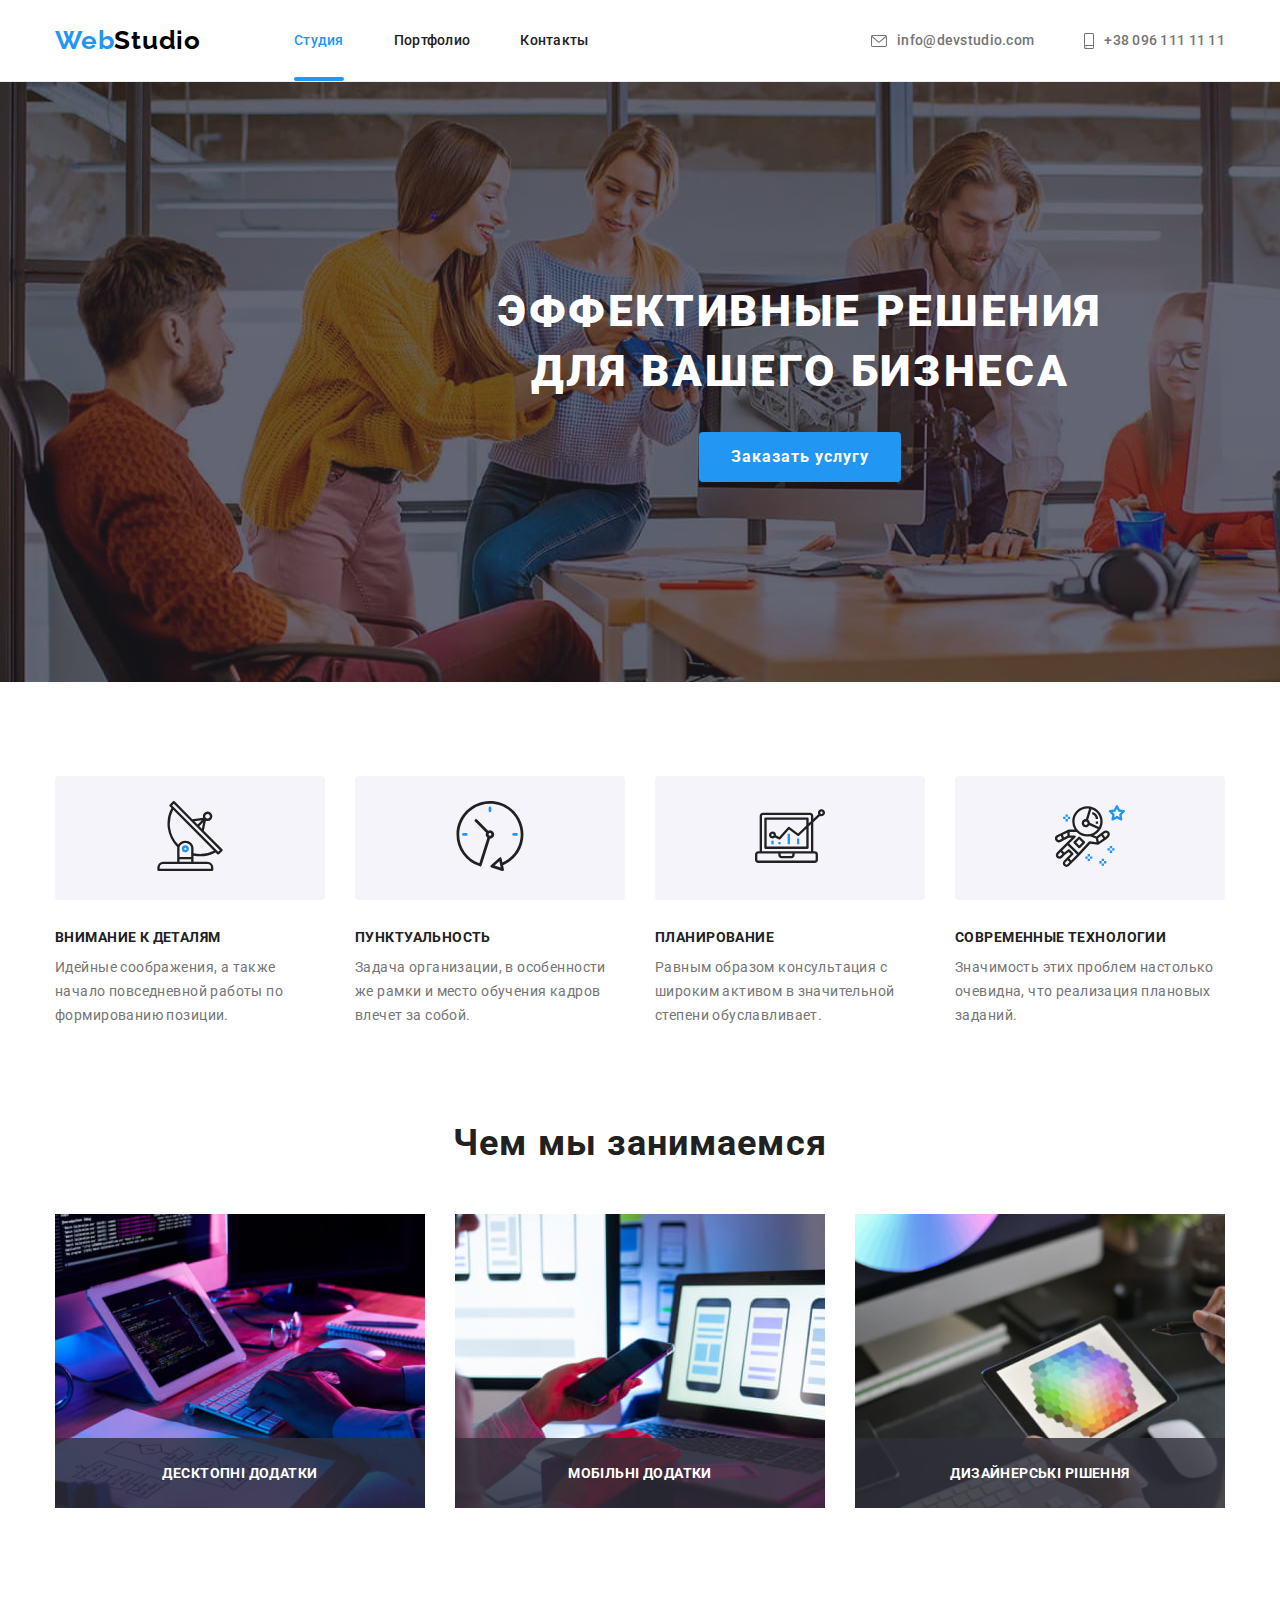
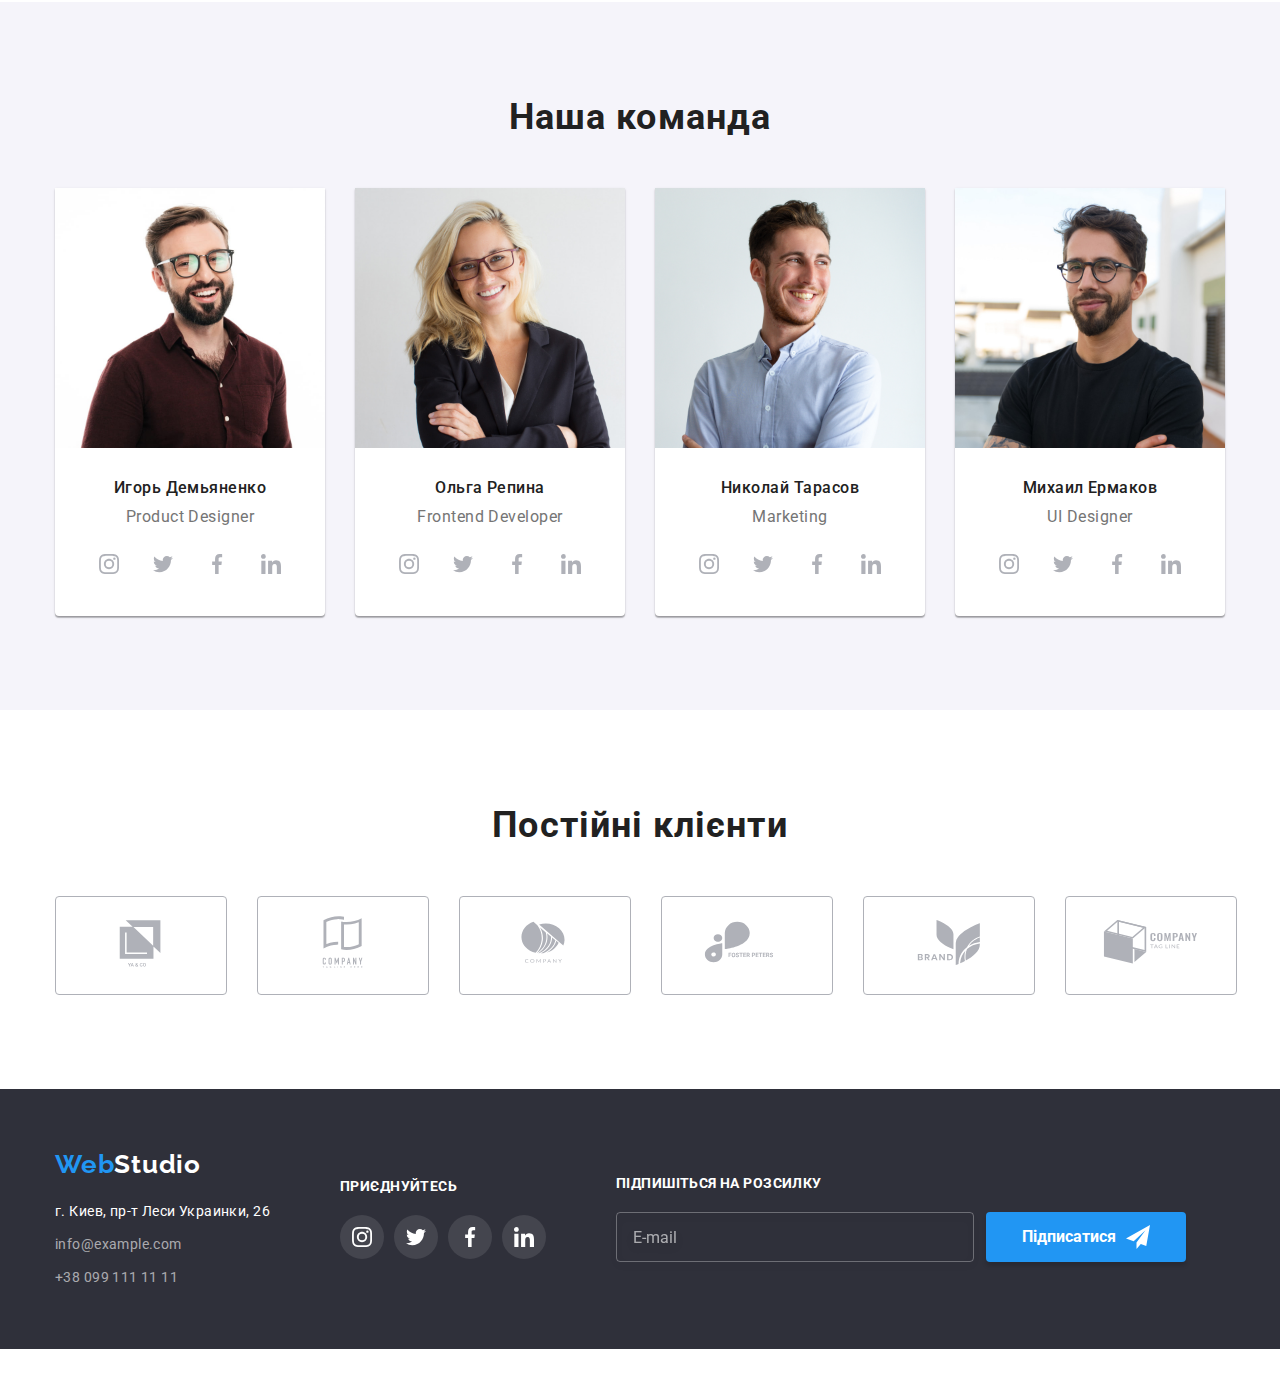
==== index.html @ 23446a07 "first commit" ====
<!DOCTYPE html>
<html lang="ru">
	<head>
		<meta charset="UTF-8" />
		<meta http-equiv="X-UA-Compatible" content="IE=edge" />
		<meta name="viewport" content="width=device-width, initial-scale=1.0" />
		<title>Студия</title>
		<link rel="preconnect" href="https://fonts.googleapis.com" />
		<link rel="preconnect" href="https://fonts.gstatic.com" crossorigin />
		<link
			href="https://fonts.googleapis.com/css2?family=Raleway:wght@700&family=Roboto:wght@400;500;700;900&display=swap"
			rel="stylesheet"
		/>
		<link
			rel="stylesheet"
			href="https://cdnjs.cloudflare.com/ajax/libs/modern-normalize/1.1.0/modern-normalize.min.css"
		/>

		<link rel="stylesheet" href="./css/styles.css" />
	</head>
	<body>
		<header>
			<div class="container">
				<nav class="main-nav">
					<a class="logo logo-head" href="/">
						<span class="logo-first">Web</span>Studio</a
					>
					<ul class="list header-list">
						<li>
							<a
								class="link link-header link-nav active"
								href="./index.html"
								>Студия</a
							>
						</li>
						<li>
							<a
								class="link link-header link-nav"
								href="./portfolio.html"
								>Портфолио</a
							>
						</li>
						<li>
							<a class="link link-header link-nav" href=""
								>Контакты</a
							>
						</li>
					</ul>
				</nav>
				<ul class="list header-list-con">
					<li>
						<a
							class="link link-header link-info"
							href="mailto:info@devstudio.com"
							><svg class="icon-head" width="16px" height="12px">
								<use
									href="./images/icons.svg#envelope"
								></use></svg>info@devstudio.com</a
						>
					</li>
					<li>
						<a
							class="link link-header link-info"
							href="tel:+380961111111"
						>
							<svg class="icon-head" width="10px" height="16px">
								<use
									href="./images/icons.svg#smartphone"
								></use></svg>+38 096 111 11 11</a
						>
					</li>
				</ul>
			</div>
		</header>
		<main>
			<div data-modal class="data-modal is-hidden">
				<div class="modal-window">
					<button class="btn-modal" data-modal-close type="button">
						<svg width="18px" height="18px">
							<use href="./images/icons.svg#close"></use>
						</svg>
					</button>
					<form class="modal-form">
						<h2>
							<strong
								>Залиште свої дані, ми вам передзвонимо</strong
							>
						</h2>
						<div class="form-inputs">
							<div class="form-input">
								<label for="name"
									>Ім'я
									<svg width="18px" height="18px">
										<use
											href="./images/icons.svg#person"
										></use>
									</svg> </label
								><input type="text" required="true" name="name" id="name" />
							</div>

							<div class="form-input">
								<label for="tel"
									>Телефон
									<svg width="18px" height="18px">
										<use
											href="./images/icons.svg#tel"
										></use>
									</svg>
								</label>
								<input type="tel" required="true" name="tel" id="tel" />
							</div>

							<div class="form-input">
								<label for="mail"
									>Пошта<svg width="18px" height="18px">
										<use
											href="./images/icons.svg#pochta"
										></use></svg></label>
								<input type="email" required="true" name="mail" id="mail" />
							</div>

							<div class="form-input">
								<label for="com">Коментар</label>
								<textarea
									name="comment"
									id="com"
									placeholder="Введіть текст"
								></textarea>
							</div>
						</div>
						<div class="form-input-checkbox">
							<input type="checkbox" name="galochka" id="galochka" />
							<label for="galochka"
								>Погоджуюся з розсилкою та приймаю <a href="#">Умови
								договору</a>
							</label>
						</div>
						<button class="send-btn" type="submit">Відправити</button>
					</form>
				</div>
			</div>
			<section class="hero-bg hero">
				<div class="container container-vertical">
					<h1 class="hero-title">
						Эффективные решения <br />для вашего бизнеса
					</h1>
					<button class="btn-hero" type="button" data-modal-open>
						Заказать услугу
					</button>
				</div>
			</section>
			<section class="peculiarities-cont">
				<div class="container">
					<h2 class="visually-hidden">Особенности</h2>
					<ul class="list peculiarities-list">
						<li class="peculiarities-list-block">
							<div class="peculiarities-i">
								<svg width="70px" height="70px">
									<use href="./images/icons.svg#antena"></use>
								</svg>
							</div>
							<h3 class="peculiarities-title">
								Внимание к деталям
							</h3>
							<p class="peculiarities-p">
								Идейные соображения, а также начало повседневной
								работы по формированию позиции.
							</p>
						</li>
						<li class="peculiarities-list-block">
							<div class="peculiarities-i">
								<svg width="70px" height="70px">
									<use href="./images/icons.svg#clock"></use>
								</svg>
							</div>
							<h3 class="peculiarities-title">Пунктуальность</h3>
							<p class="peculiarities-p">
								Задача организации, в особенности же рамки и
								место обучения кадров влечет за собой.
							</p>
						</li>
						<li class="peculiarities-list-block">
							<div class="peculiarities-i">
								<svg width="70px" height="70px">
									<use
										href="./images/icons.svg#diagram"
									></use>
								</svg>
							</div>
							<h3 class="peculiarities-title">Планирование</h3>
							<p class="peculiarities-p">
								Равным образом консультация с широким активом в
								значительной степени обуславливает.
							</p>
						</li>
						<li class="peculiarities-list-block">
							<div class="peculiarities-i">
								<svg width="70px" height="70px">
									<use
										href="./images/icons.svg#astronaut"
									></use>
								</svg>
							</div>
							<h3 class="peculiarities-title">
								Современные технологии
							</h3>
							<p class="peculiarities-p">
								Значимость этих проблем настолько очевидна, что
								реализация плановых заданий.
							</p>
						</li>
					</ul>
				</div>
			</section>
			<section class="cont-third-forth">
				<div class="container container-vertical">
					<h2 class="second-title">Чем мы занимаемся</h2>
					<ul class="list list-img">
						<li class="img-pose">
							<img
								src="./images/img2.jpg"
								alt="Человек, работающий за айпадом"
								width="370"
							/>
							<div class="text-pose">
								<p class="text-nepose">Десктопні додатки</p>
							</div>
						</li>
						<li class="img-pose">
							<img
								src="./images/img3.jpg"
								alt="Человек, смотрящий в телефон"
								width="370"
							/>
							<div class="text-pose">
								<p class="text-nepose">Мобільні додатки</p>
							</div>
						</li>
						<li class="img-pose">
							<img
								src="./images/img1.jpg"
								alt="Цветной спектр на айпаде"
								width="370"
							/>
							<div class="text-pose">
								<p class="text-nepose">Дизайнерські рішення</p>
							</div>
						</li>
					</ul>
				</div>
			</section>
			<section class="comand-bc cont-third-forth">
				<div class="container container-vertical">
					<h2 class="second-title">Наша команда</h2>
					<ul class="list list-img">
						<li class="li-com-bc">
							<img
								src="./images/person1.jpg"
								alt="Игорь Демьяненко"
								width="270"
							/>
							<div class="com-info">
								<h3 class="com-title">Игорь Демьяненко</h3>
								<p class="com-p">Product Designer</p>
								<ul class="list com-social">
									<li>
										<a href="#" class="social-com">
											<svg
												class="social-com"
												width="20"
												height="20"
											>
												<use
													href="./images/icons.svg#instagram"
												></use>
											</svg>
										</a>
									</li>
									<li>
										<a href="#" class="social-com">
											<svg
												class="social-com"
												width="20"
												height="20"
											>
												<use
													href="./images/icons.svg#twitter"
												></use>
											</svg>
										</a>
									</li>
									<li>
										<a href="#" class="social-com">
											<svg
												class="social-com"
												width="20"
												height="20"
											>
												<use
													href="./images/icons.svg#facebook"
												></use>
											</svg>
										</a>
									</li>
									<li>
										<a href="#" class="social-com">
											<svg
												class="social-com"
												width="20"
												height="20"
											>
												<use
													href="./images/icons.svg#linkedin"
												></use>
											</svg>
										</a>
									</li>
								</ul>
							</div>
						</li>
						<li class="li-com-bc">
							<img
								src="./images/person2.jpg"
								alt="Ольга Репина"
								width="270"
							/>
							<div class="com-info">
								<h3 class="com-title">Ольга Репина</h3>
								<p class="com-p">Frontend Developer</p>
								<ul class="list com-social">
									<li>
										<a href="#" class="social-com">
											<svg
												class="social-com"
												width="20"
												height="20"
											>
												<use
													href="./images/icons.svg#instagram"
												></use>
											</svg>
										</a>
									</li>
									<li>
										<a href="#" class="social-com">
											<svg
												class="social-com"
												width="20"
												height="20"
											>
												<use
													href="./images/icons.svg#twitter"
												></use>
											</svg>
										</a>
									</li>
									<li>
										<a href="#" class="social-com">
											<svg
												class="social-com"
												width="20"
												height="20"
											>
												<use
													href="./images/icons.svg#facebook"
												></use>
											</svg>
										</a>
									</li>
									<li>
										<a href="#" class="social-com">
											<svg
												class="social-com"
												width="20"
												height="20"
											>
												<use
													href="./images/icons.svg#linkedin"
												></use>
											</svg>
										</a>
									</li>
								</ul>
							</div>
						</li>
						<li class="li-com-bc">
							<img
								src="./images/person3.jpg"
								alt="Николай Тарасов"
								width="270"
							/>
							<div class="com-info">
								<h3 class="com-title">Николай Тарасов</h3>
								<p class="com-p">Marketing</p>
								<ul class="list com-social">
									<li>
										<a href="#" class="social-com">
											<svg
												class="social-com"
												width="20"
												height="20"
											>
												<use
													href="./images/icons.svg#instagram"
												></use>
											</svg>
										</a>
									</li>
									<li>
										<a href="#" class="social-com">
											<svg
												class="social-com"
												width="20"
												height="20"
											>
												<use
													href="./images/icons.svg#twitter"
												></use>
											</svg>
										</a>
									</li>
									<li>
										<a href="#" class="social-com">
											<svg
												class="social-com"
												width="20"
												height="20"
											>
												<use
													href="./images/icons.svg#facebook"
												></use>
											</svg>
										</a>
									</li>
									<li>
										<a href="#" class="social-com">
											<svg
												class="social-com"
												width="20"
												height="20"
											>
												<use
													href="./images/icons.svg#linkedin"
												></use>
											</svg>
										</a>
									</li>
								</ul>
							</div>
						</li>
						<li class="li-com-bc">
							<img
								src="./images/person4.jpg"
								alt="Михаил Ермаков"
								width="270"
							/>
							<div class="com-info">
								<h3 class="com-title">Михаил Ермаков</h3>
								<p class="com-p">UI Designer</p>
								<ul class="list com-social">
									<li>
										<a href="#" class="social-com">
											<svg
												class="social-com"
												width="20"
												height="20"
											>
												<use
													href="./images/icons.svg#instagram"
												></use>
											</svg>
										</a>
									</li>
									<li>
										<a href="#" class="social-com">
											<svg
												class="social-com"
												width="20"
												height="20"
											>
												<use
													href="./images/icons.svg#twitter"
												></use>
											</svg>
										</a>
									</li>
									<li>
										<a href="#" class="social-com">
											<svg
												class="social-com"
												width="20"
												height="20"
											>
												<use
													href="./images/icons.svg#facebook"
												></use>
											</svg>
										</a>
									</li>
									<li>
										<a href="#" class="social-com">
											<svg
												class="social-com"
												width="20"
												height="20"
											>
												<use
													href="./images/icons.svg#linkedin"
												></use>
											</svg>
										</a>
									</li>
								</ul>
							</div>
						</li>
					</ul>
				</div>
			</section>
			<section class="cont-third-forth">
				<div class="container container-vertical">
					<h2 class="second-title">Постійні клієнти</h2>
					<ul class="list list-clients">
						<li>
							<a class="clients-icons" href="#">
								<div>
									<href>
										<svg
											class="company"
											width="106px"
											height="60px"
										>
											<use
												href="./images/icons.svg#icon1"
											></use>
										</svg>
									</href>
								</div>
							</a>
						</li>
						<li>
							<a class="clients-icons" href="#">
								<div>
									<href>
										<svg
											class="company"
											width="106px"
											height="60px"
										>
											<use
												href="./images/icons.svg#icon2"
											></use>
										</svg>
									</href>
								</div>
							</a>
						</li>
						<li>
							<a class="clients-icons" href="#">
								<div>
									<href>
										<svg
											class="company"
											width="106px"
											height="60px"
										>
											<use
												href="./images/icons.svg#icon3"
											></use>
										</svg>
									</href>
								</div>
							</a>
						</li>
						<li>
							<a class="clients-icons" href="#">
								<div>
									<href>
										<svg
											class="company"
											width="106px"
											height="60px"
										>
											<use
												href="./images/icons.svg#icon4"
											></use>
										</svg>
									</href>
								</div>
							</a>
						</li>
						<li>
							<a class="clients-icons" href="#">
								<div>
									<href>
										<svg
											class="company"
											width="106px"
											height="60px"
										>
											<use
												href="./images/icons.svg#icon5"
											></use>
										</svg>
									</href>
								</div>
							</a>
						</li>
						<li>
							<a class="clients-icons" href="#">
								<div>
									<href>
										<svg
											class="company"
											width="106px"
											height="60px"
										>
											<use
												href="./images/icons.svg#icon6"
											></use>
										</svg>
									</href>
								</div>
							</a>
						</li>
					</ul>
				</div>
			</section>
		</main>
		<footer class="foot-bg">
			<div class="container foot-cont">
				<div>
					<a class="logo logo-foot" href="/"
						><span class="logo-first">Web</span>Studio</a
					>
					<address class="adr-info">
						<p class="ad-foot-col footer-info">
							г. Киев, пр-т Леси Украинки, 26
						</p>
						<ul class="list">
							<li class="link-foot">
								<a
									class="link link-foot-col footer-info"
									href="mailto:info@example.com"
									>info@example.com</a
								>
							</li>
							<li class="link-foot">
								<a
									class="link link-foot-col footer-info"
									href="tel:+380991111111"
									>+38 099 111 11 11</a
								>
							</li>
						</ul>
					</address>
				</div>
				<div>
					<p class="big-foot"><strong>приєднуйтесь</strong></p>
					<ul class="list footer-social">
						<li>
							<a href="#" class="social">
								<svg class="social" width="20" height="20">
									<use
										href="./images/icons.svg#instagram"
									></use>
								</svg>
							</a>
						</li>
						<li>
							<a href="#" class="social">
								<svg class="social" width="20" height="20">
									<use
										href="./images/icons.svg#twitter"
									></use>
								</svg>
							</a>
						</li>
						<li>
							<a href="#" class="social">
								<svg class="social" width="20" height="20">
									<use
										href="./images/icons.svg#facebook"
									></use>
								</svg>
							</a>
						</li>
						<li>
							<a href="#" class="social">
								<svg class="social" width="20" height="20">
									<use
										href="./images/icons.svg#linkedin"
									></use>
								</svg>
							</a>
						</li>
					</ul>
				</div>
				<div>
					<p class="big-foot">
						<strong>Підпишіться на розсилку</strong>
					</p>
					<form class="subscribe">
						<input
							type="email"
							name="email"
							id="email"
							placeholder="E-mail"
							required="true"
						/>
						<button class="btn-foot-form" type="submit">Підписатися<svg width="24px" height="24px">
							<use href="./images/icons.svg#samoletik"></use>
						</svg></button>
					</form>
				</div>
			</div>
		</footer>
		<script src="./js/modal.js"></script>
	</body>
</html>
---- css/styles.css ----
:root {
    --first-font:
        "Roboto", sans-serif;
    --second-font:
        "Raleway", sans-serif;
    --first-color: #FFFFFF;
    --second-color: #2F303A;
    --third-color: #F5F4FA;
    --fourth-color: #212121;
    --fifth-color: #2196F3;
    --sixth-color: #000000;
    --seventh-color: #757575;
    --eighth-color: rgba(255, 255, 255, 0.6);
    --nineth-color: #188CE8;
    --tenth-color: #EEEEEE;
    --grad-color: rgba(47, 48, 58, 0.4);
    --client-color: #AFB1B8;
    --cubic: cubic-bezier(0.4, 0, 0.2, 1)
}

/* general styles */

h1,
h2,
h3,
h4,
h5,
h6,
p,
ul {
    margin: 0;
}

a {
    text-decoration: none;
}

img {
    display: block;
}

header {
    border-bottom: 1px solid #ECECEC;
}

.visually-hidden {
    position: absolute;
    width: 1px;
    height: 1px;
    margin: -1px;
    border: 0;
    padding: 0;

    white-space: nowrap;
    clip-path: inset(100%);
    clip: rect(0 0 0 0);
    overflow: hidden;
}

ul {
    padding: 0;
}

.link {
    transition: color 250ms var(--cubic);
}

.link:focus,
.link:hover {
    color: var(--fifth-color);
}

.link-info:hover .icon-head,
.link-info:focus .icon-head {
    fill: var(--fifth-color);
}

.send-btn:hover,
.send-btn:focus,
.btn-foot-form:hover,
.btn-foot-form:focus,
.btn-hero:focus,
.btn-hero:hover,
.btn-filter:focus,
.btn-filter:hover {
    transition: 250ms var(--cubic);
    background-color: var(--nineth-color);
    color: #FFFFFF;
    filter: drop-shadow(0px 4px 4px rgba(0, 0, 0, 0.25));
    cursor: pointer;
}

.link-foot-col:focus,
.link-foot-col:hover {
    color: var(--first-color);
}

.com-title,
.second-title,
.peculiarities-title,
.port-title {
    color: var(--fourth-color);
}

.btn-filter,
.btn-hero {
    font-family: inherit;
    cursor: pointer;
    border: none;
    transition: color 250ms var(--cubic), background-color 250ms var(--cubic), filter 250ms var(--cubic);
}

body {
    font-family: var(--first-font);
    color: var(--seventh-color);
}

.container {
    display: flex;
    width: 1200px;
    padding-left: 15px;
    padding-right: 15px;
    margin-left: auto;
    margin-right: auto;


}

.container-vertical {
    flex-direction: column;
}

/* background-color */


.hero-bg,
.foot-bg {
    background-color: var(--second-color);
}

.comand-bc,
.btn-filter {
    background-color: var(--third-color);
}

.li-com-bc {
    background-color: var(--first-color);
}

.btn-hero-filter,
.btn-hero {
    color: var(--first-color);
    background-color: var(--fifth-color);
}

.link,
.logo,
.port-p {
    text-decoration: none;
    color: currentColor
}

.list {
    list-style: none;
}


/* header */

.link-info {
    display: flex;
    align-items: center;
    gap: 10px;
}

.main-nav {
    display: flex;
}

.icon-head {
    transition: fill 250ms var(--cubic);
    fill: var(--seventh-color);
}

.header-list,
.header-list-con {
    align-items: center;
    display: flex;
    gap: 50px;

}

.head-li-con {
    display: flex;
    align-items: center;
}

.header-list-con {
    margin-left: auto;
}

.header-list {
    margin-left: 93px;
}

.logo {

    font-family: var(--second-font);
    font-weight: 700;
    font-size: 26px;
    line-height: 1.2;
    letter-spacing: 0.03em;

}

.logo-first {
    color: var(--fifth-color);
    font-family: var(--second-font);
}

.logo-head {
    color: var(--sixth-color);
    padding-top: 25px;
    padding-bottom: 25px;
}

.link-header {
    font-weight: 500;
    font-size: 14px;
    line-height: 1.14;
    letter-spacing: 0.02em;
    padding-top: 32px;
    padding-bottom: 32px;
}

.link-nav {
    color: var(--fourth-color);
}

.active {
    color: var(--fifth-color);
    position: relative;
}

.active::after {
    content: "";
    background-color: var(--fifth-color);
    border-radius: 2px;
    width: 100%;
    height: 4px;
    display: block;
    position: absolute;
    bottom: -1px;
}

/* hero-section */

.hero-bg {
    width: 1600px;
    margin-left: auto;
    margin-right: auto;
    background-size: cover;
    background-position: 50% 50%;
    background-image: linear-gradient(var(--grad-color), var(--grad-color)), url("../images/imgbg.jpg");

}

.hero {
    padding: 200px 0px;
}

.second-title {
    font-size: 36px;
    line-height: 1.17;
    text-align: center;
    letter-spacing: 0.03em;
}

.hero-title {
    color: var(--first-color);
    font-weight: 900;
    font-size: 44px;
    line-height: 1.36;
    text-align: center;
    letter-spacing: 0.06em;
    text-transform: uppercase;
}

.btn-hero {
    font-weight: 700;
    font-size: 16px;
    line-height: 1.88;
    letter-spacing: 0.06em;
    padding: 10px 32px;
    width: fit-content;
    margin-top: 30px;
    margin-left: auto;
    margin-right: auto;
    border-radius: 4px;
}


/* second-section */

.peculiarities-i {
    background: var(--third-color);
    border-radius: 4px;
    padding: 25px 100px;
    margin-bottom: 30px;
}

.peculiarities-list {
    display: flex;
    gap: 30px;
}

.peculiarities-list-block {
    width: 270px;
}

.peculiarities-cont {
    padding-top: 94px;
}

.hidden-peculiarities-title,
.hidden-filters-title {
    display: none;
}

.peculiarities-title {
    font-size: 14px;
    line-height: 1.14;
    letter-spacing: 0.03em;
    text-transform: uppercase;
    margin-bottom: 10px;
}

.peculiarities-p {
    font-size: 14px;
    line-height: 1.71;
    letter-spacing: 0.03em;
}

/* third-section */

.cont-third-forth {
    padding-bottom: 94px;
    padding-top: 94px;
}

.list-img {
    display: flex;
    gap: 30px;
}

.second-title {
    margin-bottom: 50px;
}


/* fourth-section */

svg.social-com {
    fill: var(--client-color);
    transition: fill 250ms var(--cubic);
}

a.social-com {
    border-radius: 50%;
    width: 44px;
    height: 44px;
    display: flex;
    justify-content: center;
    align-items: center;
    background-color: var(--first-color);
    transition: background-color 250ms var(--cubic);
}

.com-info {
    padding: 30px 0px;
}

.com-title {
    font-weight: 500;
    font-size: 16px;
    line-height: 1.19;
    text-align: center;
    letter-spacing: 0.03em;
    margin-bottom: 10px;
}

.li-com-bc {
    box-shadow: 0px 1px 3px rgba(0, 0, 0, 0.12), 0px 1px 1px rgba(0, 0, 0, 0.14), 0px 2px 1px rgba(0, 0, 0, 0.2);
    border-radius: 0px 0px 4px 4px;
}

.com-p {
    font-size: 16px;
    line-height: 1.19;
    text-align: center;
    letter-spacing: 0.03em;
    margin-bottom: 16px;
}

/* footer */

svg.social {
    fill: var(--first-color);
    transition: fill 250ms var(--cubic);
}

a.social:hover,
a.social:focus {
    background-color: var(--fifth-color);
}

.com-social {
    display: flex;
    justify-content: center;
}

.big-foot {
    font-weight: 700;
    font-size: 14px;
    line-height: 1.14;
    letter-spacing: 0.03em;
    text-transform: uppercase;
    color: var(--first-color);
    margin-bottom: 20px;
}

strong {
    font-weight: inherit;
}

.foot-cont {
    align-items: center;
    gap: 70px;

}

.foot-bg {
    padding: 60px 0px;
}

.logo-foot {
    color: var(--first-color);
}

.adr-info {
    margin-top: 20px;
}

.footer-info {
    font-style: normal;
    font-weight: 400;
    font-size: 14px;
    line-height: 1.7;
    letter-spacing: 0.03em;
}

.link-foot {
    margin-top: 9px;
}

.ad-foot-col {
    color: var(--first-color);
}

.link-foot-col {
    color: var(--eighth-color);
}

.footer-social,
.com-social {
    display: flex;
    flex-wrap: wrap;
    gap: 10px;
}

a.social {
    border-radius: 50%;
    width: 44px;
    height: 44px;
    display: flex;
    justify-content: center;
    align-items: center;
    background-color: rgba(255, 255, 255, 0.1);
    transition: background-color 250ms var(--cubic);
}

/* PORTFOLIO */

/* portfolio btn */

.port-info {
    padding: 20px 24px;
    border: 1px solid #EEEEEE;
    border-top: none;
    z-index: 1;
}

.cont-port {
    padding: 94px 0px;
}

.filter-list {
    display: flex;
    margin-bottom: 50px;
    justify-content: center;
    gap: 8px;
}

.list-product {
    display: flex;
    flex-wrap: wrap;
    gap: 30px;
}

.btn-filter {
    font-weight: 500;
    font-size: 16px;
    line-height: 1.62;
    letter-spacing: 0.03em;
    padding: 6px 22px;
    border-radius: 4px;

}

.card-port {
    width: 370px;
}

.card-port:hover .overflow-port {
    transform: translateY(-100%);
}

.wrap-port {
    overflow: hidden;
    position: relative;
}

.overflow-port {
    position: absolute;
    display: flex;
    justify-content: center;
    align-items: center;
    color: var(--first-color);
    background: rgba(33, 150, 243, 0.9);
    transition: transform 250ms var(--cubic);
    transform: translateY(0);
    height: 100%;
    font-size: 18px;
    line-height: 1.56;
    padding: 0 24px;

    letter-spacing: 0.03em;
}

.port-info-card:hover {
    box-shadow: 0px 4px 4px rgba(0, 0, 0, 0.25);
}

.port-info-card {
    transition: box-shadow 250ms var(--cubic);
}

.port-title {
    font-size: 18px;
    line-height: 2;
    letter-spacing: 0.06em;
    width: 322px;
    margin-bottom: 4px;
    color: var(--fourth-color)
}

.port-p {
    font-size: 16px;
    line-height: 1.88;
    letter-spacing: 0.03em;
    color: var(--seventh-color);
}


/* clients */

.list-clients {
    display: flex;
    gap: 30px;
}

.clients-icons>div {
    padding: 16px 32px;
    border: 1px solid var(--client-color);
    border-radius: 4px;
    transition: border-color 250ms var(--cubic);

}

.clients-icons:hover .company,
.clients-icons:focus .company {
    fill: var(--fifth-color);
}

.clients-icons:hover>div,
.clients-icons:focus>div {
    border-color: var(--fifth-color);
}

.company {
    fill: var(--client-color);
    transition: fill 250ms var(--cubic);
}

a.social-com:hover svg.social-com,
a.social-com:focus svg.social-com {
    fill: var(--first-color);
}

a.social-com:hover,
a.social-com:focus {
    background-color: var(--fifth-color);
}

/* MODALKS SASALKA */
.data-modal {
    backdrop-filter: brightness(0.8);
    width: 100%;
    height: 100%;
    position: fixed;
    top: 0;
    z-index: 1000000;
    visibility: visible;
    opacity: 100%;
    transition: opacity 250ms cubic-bezier(0.4, 0, 0.2, 1), visibility 250ms cubic-bezier(0.4, 0, 0.2, 1);

}


.is-hidden {
    opacity: 0;
    pointer-events: none;
    visibility: hidden;
}

.modal-window {
    position: absolute;
    top: 50%;
    left: 50%;
    transform: translate(-50%, -50%);
    width: 528px;
    height: 581px;

    background: #FFFFFF;
    box-shadow: 0px 1px 3px rgba(0, 0, 0, 0.12), 0px 1px 1px rgba(0, 0, 0, 0.14), 0px 2px 1px rgba(0, 0, 0, 0.2);
    border-radius: 4px;
}

.btn-modal {
    display: flex;
    align-items: center;
    position: absolute;
    top: 0;
    right: 0;
    margin: 8px;
    padding: 6px;
    border: solid 1px rgba(0, 0, 0, 0.10);
    border-radius: 50%;
    cursor: pointer;
    background-color: var(--first-color);
}

/* textposedebilizm */

.img-pose {
    position: relative;
}

.text-pose {
    display: flex;
    align-items: center;
    justify-content: center;
    position: absolute;
    bottom: 0;
    background-color: rgba(47, 48, 58, 0.8);
    width: 100%;
    height: 70px;
}

.text-nepose {
    font-family: 'Roboto';
    font-weight: 700;
    font-size: 14px;
    line-height: 1.143;
    text-align: center;
    letter-spacing: 0.03em;
    text-transform: uppercase;
    color: var(--first-color);
}

.form-inputs {

    display: flex;
    flex-wrap: wrap;
    justify-content: center;
    flex-direction: column;
    gap: 10px;
}

.form-input {
    display: flex;
    flex-direction: column;
}

.modal-form {
    display: flex;
    flex-direction: column;
    padding: 40px;
}

.modal-form h2 {
    margin-bottom: 12px;
    text-align: center;
    font-weight: 700;
    font-size: 20px;
    text-align: center;
    letter-spacing: 0.03em;
    color: #212121;
}

.form-input label {
    position: relative;
    font-size: 12px;
    line-height: calc(14/12);
    letter-spacing: 0.01em;
    margin-bottom: 4px;
}

.form-input svg {
    position: absolute;
    transform: translateY(29px);
    left: 15px;
}

.form-input input {
    padding-left: 42px;
    height: 40px;
    border: 1px solid rgba(33, 33, 33, 0.2);
    border-radius: 4px;
}

input[type="checkbox"] {
    accent-color: #2196F3;
}

.form-input textarea {
    padding: 12px 16px;
    height: 120px;
    resize: none;
    font-size: 12px;
    line-height: calc(14/12);
    letter-spacing: 0.01em;
}

.form-input textarea::placeholder {
    color: rgba(117, 117, 117, 0.5);
}

.form-input-checkbox {
    margin: 20px 0;
    cursor: pointer;
}

.send-btn {
    margin-top: 10px;
    color: var(--first-color);
    align-self: center;
    width: 200px;
    height: 50px;
    background-color: var(--fifth-color);
    border: none;
    box-shadow: 0px 4px 4px rgba(0, 0, 0, 0.15);
    border-radius: 4px;
}


/* footpenissnayaformayaustala */

.subscribe {
    display: flex;
    gap: 12px;

}

.subscribe input {
    height: 50px;
    width: 358px;
    background-color: transparent;
    border: 1px solid rgba(255, 255, 255, 0.3);
    filter: drop-shadow(0px 4px 4px rgba(0, 0, 0, 0.15));
    border-radius: 4px;
    padding: 15px 16px;
    color: var(--first-color);
}

.subscribe input::placeholder {
    color: #FFFFFF99;
}

.subscribe button {
    height: 50px;
    box-shadow: 0px 4px 4px rgba(0, 0, 0, 0.15);
    border-radius: 4px;
    background-color: var(--fifth-color);
    width: 200px;
    color: var(--first-color);
    padding: 10px 28px;
    border: none;
    display: flex;
    gap: 10px;
    align-items: center;
    font-size: 16px;
    line-height: 19;
    font-weight: 700;
    justify-content: center;
}
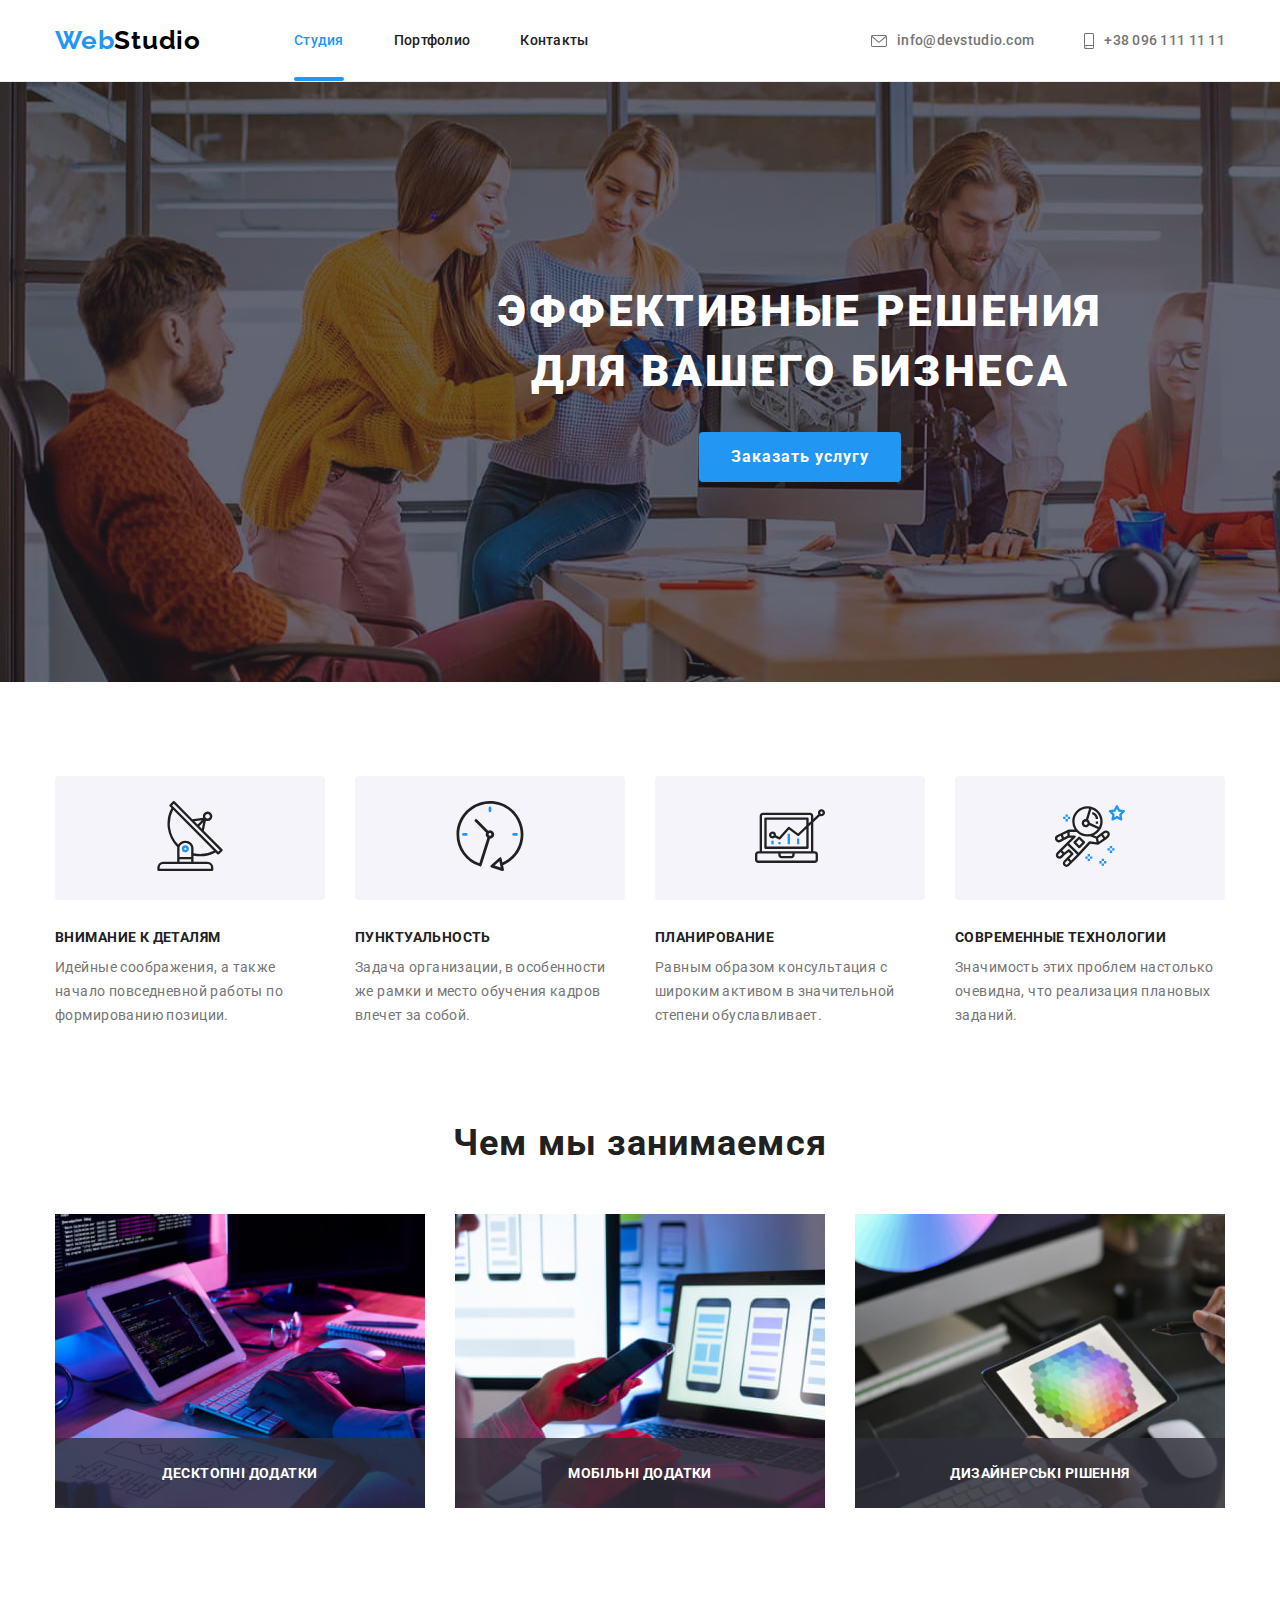
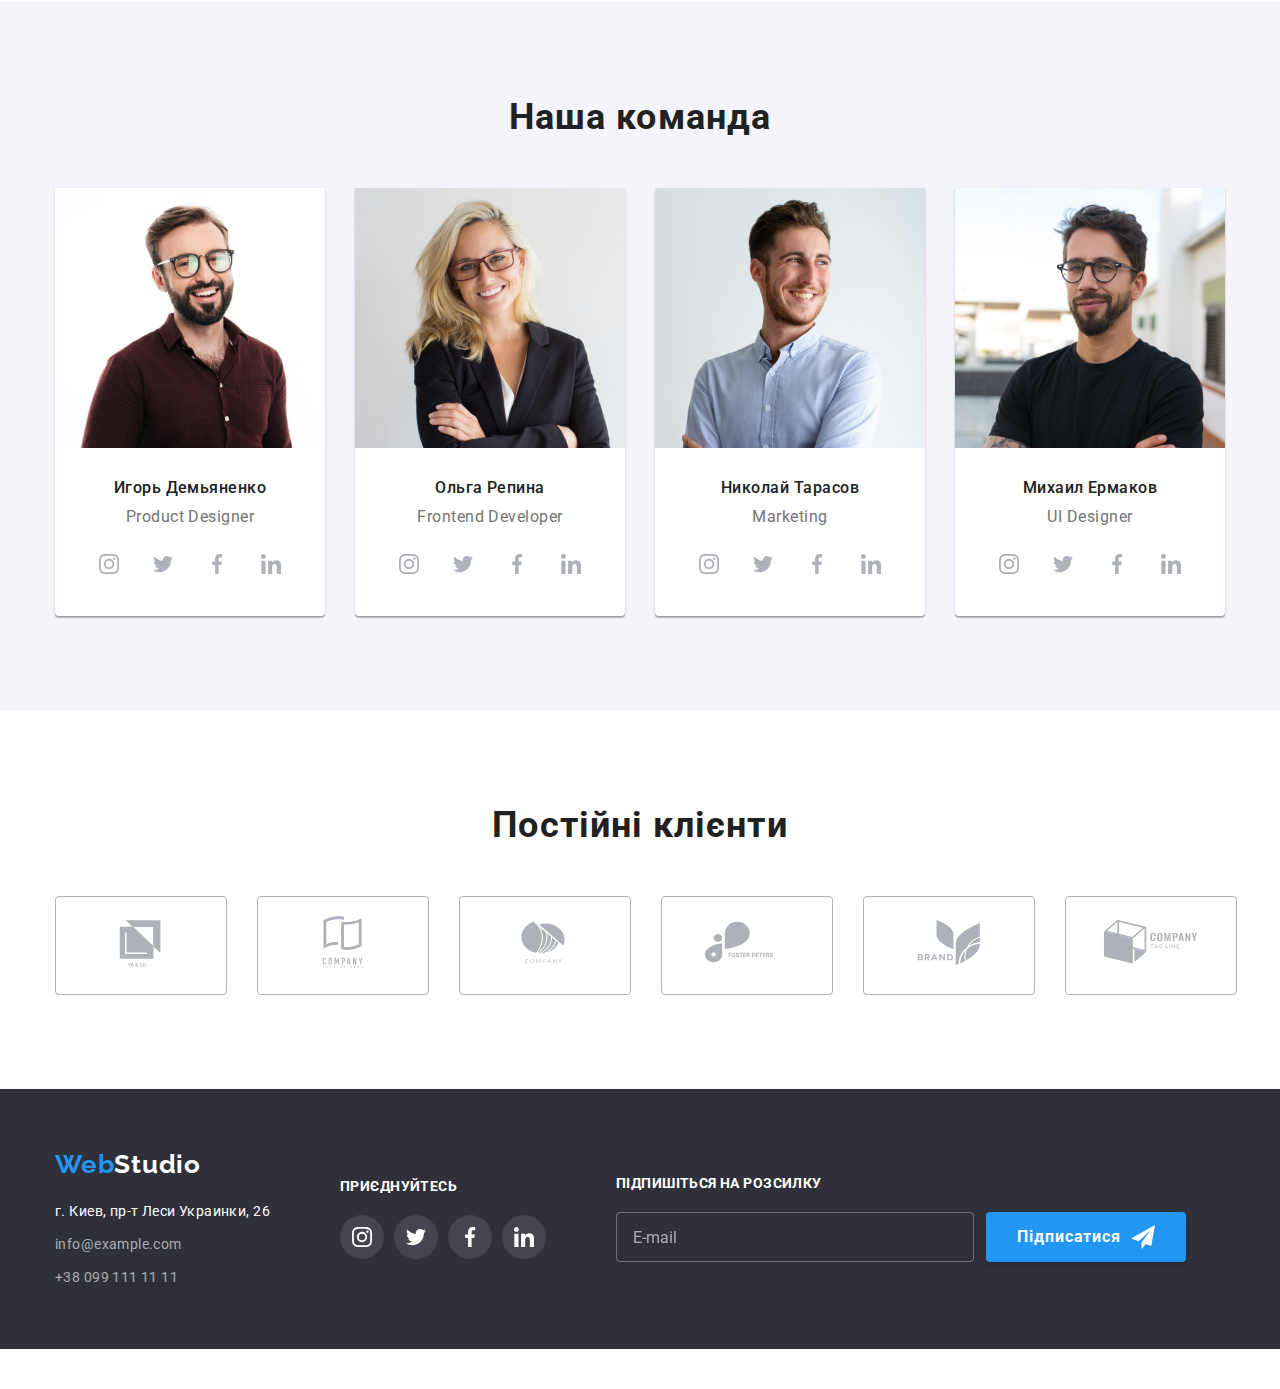
==== commit be01fd7d: "fixcheckboxblya" ====
--- a/index.html
+++ b/index.html
@@ -88,6 +88,7 @@
 						</h2>
 						<div class="form-inputs">
 							<div class="form-input">
+								<input type="text" required="true" name="name" id="name" />
 								<label for="name"
 									>Ім'я
 									<svg width="18px" height="18px">
@@ -95,10 +96,11 @@
 											href="./images/icons.svg#person"
 										></use>
 									</svg> </label
-								><input type="text" required="true" name="name" id="name" />
+								>
 							</div>
 
 							<div class="form-input">
+								<input type="tel" required="true" name="tel" id="tel" />
 								<label for="tel"
 									>Телефон
 									<svg width="18px" height="18px">
@@ -107,31 +109,39 @@
 										></use>
 									</svg>
 								</label>
-								<input type="tel" required="true" name="tel" id="tel" />
+								
 							</div>
 
 							<div class="form-input">
+								<input type="email" required="true" name="mail" id="mail" />
 								<label for="mail"
 									>Пошта<svg width="18px" height="18px">
 										<use
 											href="./images/icons.svg#pochta"
 										></use></svg></label>
-								<input type="email" required="true" name="mail" id="mail" />
+								
 							</div>
 
 							<div class="form-input">
-								<label for="com">Коментар</label>
 								<textarea
 									name="comment"
 									id="com"
 									placeholder="Введіть текст"
 								></textarea>
+								<label for="com">Коментар</label>
+								
 							</div>
 						</div>
 						<div class="form-input-checkbox">
 							<input type="checkbox" name="galochka" id="galochka" />
+							<div class="custom-input-checkbox">
+								<svg width="18px" height="18px">
+									<use
+										href="./images/icons.svg#check"
+									></use>
+								</svg></div>
 							<label for="galochka"
-								>Погоджуюся з розсилкою та приймаю <a href="#">Умови
+								>Погоджуюся з розсилкою та приймаю <a href="#" class="umovi">Умови
 								договору</a>
 							</label>
 						</div>
--- a/css/styles.css
+++ b/css/styles.css
@@ -33,6 +33,7 @@
 
 a {
     text-decoration: none;
+    color: var(--fifth-color);
 }
 
 img {
@@ -57,6 +58,38 @@
     overflow: hidden;
 }
 
+.custom-input-checkbox {
+    position: relative;
+    display: flex;
+    align-items: center;
+    justify-content: center;
+    width: 15px;
+    height: 15px;
+    margin-right: 10px;
+    cursor: pointer;
+    border: 1px solid var(--sixth-color);
+    border-radius: 2px;
+    transition: background-color 250ms var(--cubic);
+}
+
+#galochka {
+    margin: 0;
+    cursor: pointer;
+    opacity: 0%;
+    position: absolute;
+    left: 19px;
+    z-index: 10;
+    
+    
+}
+
+#galochka:checked~.custom-input-checkbox {
+    outline: none;
+    background-color: var(--fifth-color);
+    border: 1px solid var(--fifth-color);
+        border-radius: 2px;
+}
+
 ul {
     padding: 0;
 }
@@ -73,6 +106,11 @@
 .link-info:hover .icon-head,
 .link-info:focus .icon-head {
     fill: var(--fifth-color);
+}
+
+.btn-foot-form {
+    transition: background-color 250ms var(--cubic), filter 250ms var(--cubic);
+    letter-spacing: 0.06em;
 }
 
 .send-btn:hover,
@@ -83,7 +121,6 @@
 .btn-hero:hover,
 .btn-filter:focus,
 .btn-filter:hover {
-    transition: 250ms var(--cubic);
     background-color: var(--nineth-color);
     color: #FFFFFF;
     filter: drop-shadow(0px 4px 4px rgba(0, 0, 0, 0.25));
@@ -623,6 +660,17 @@
 }
 
 /* MODALKS SASALKA */
+
+.umovi {
+    text-decoration: underline;
+    font-family: 'Roboto';
+    font-style: normal;
+    font-weight: 400;
+    font-size: 14px;
+    line-height: 1.7;
+    letter-spacing: 0.03em;
+}
+
 .data-modal {
     backdrop-filter: brightness(0.8);
     width: 100%;
@@ -668,6 +716,7 @@
     border-radius: 50%;
     cursor: pointer;
     background-color: var(--first-color);
+
 }
 
 /* textposedebilizm */
@@ -709,7 +758,7 @@
 
 .form-input {
     display: flex;
-    flex-direction: column;
+    flex-direction: column-reverse;
 }
 
 .modal-form {
@@ -742,15 +791,40 @@
     left: 15px;
 }
 
-.form-input input {
+.form-input input,
+.form-input textarea {
     padding-left: 42px;
     height: 40px;
     border: 1px solid rgba(33, 33, 33, 0.2);
     border-radius: 4px;
-}
-
-input[type="checkbox"] {
+    transition: border-color 250ms var(--cubic);
+}
+
+.form-input input~label svg,
+.form-input textarea~label svg {
+    transition: fill 250ms var(--cubic);
+}
+
+.form-input input:focus-visible,
+.form-input textarea:focus-visible,
+.form-input input:hover,
+.form-input textarea:hover {
+    outline: none;
+    border-color: var(--fifth-color);
+}
+
+.form-input input:focus-visible~label svg,
+.form-input textarea:focus-visible~label svg,
+.form-input input:hover~label svg,
+.form-input textarea:hover~label svg {
+    fill: var(--fifth-color);
+}
+
+.modal-form input[type="checkbox"] {
     accent-color: #2196F3;
+    width: 16px;
+    height: 15px;
+    margin-right: 7px;
 }
 
 .form-input textarea {
@@ -767,8 +841,17 @@
 }
 
 .form-input-checkbox {
+    display: flex;
+    position: relative;
+    flex-direction: row;
+    flex-wrap: wrap;
+    justify-content: center;
+    align-items: center;
     margin: 20px 0;
     cursor: pointer;
+    font-size: 14px;
+    line-height: 1.71;
+    letter-spacing: 0.03em;
 }
 
 .send-btn {
@@ -781,8 +864,24 @@
     border: none;
     box-shadow: 0px 4px 4px rgba(0, 0, 0, 0.15);
     border-radius: 4px;
-}
-
+    transition: background-color 250ms var(--cubic), filter 250ms var(--cubic);
+    font-weight: 700;
+    font-size: 16px;
+    line-height: 1.88;
+    align-items: center;
+    text-align: center;
+    letter-spacing: 0.06em;
+
+}
+
+
+.btn-modal svg {
+    transition: fill 250ms var(--cubic);
+}
+
+.btn-modal:hover svg {
+    fill: var(--fifth-color);
+}
 
 /* footpenissnayaformayaustala */
 
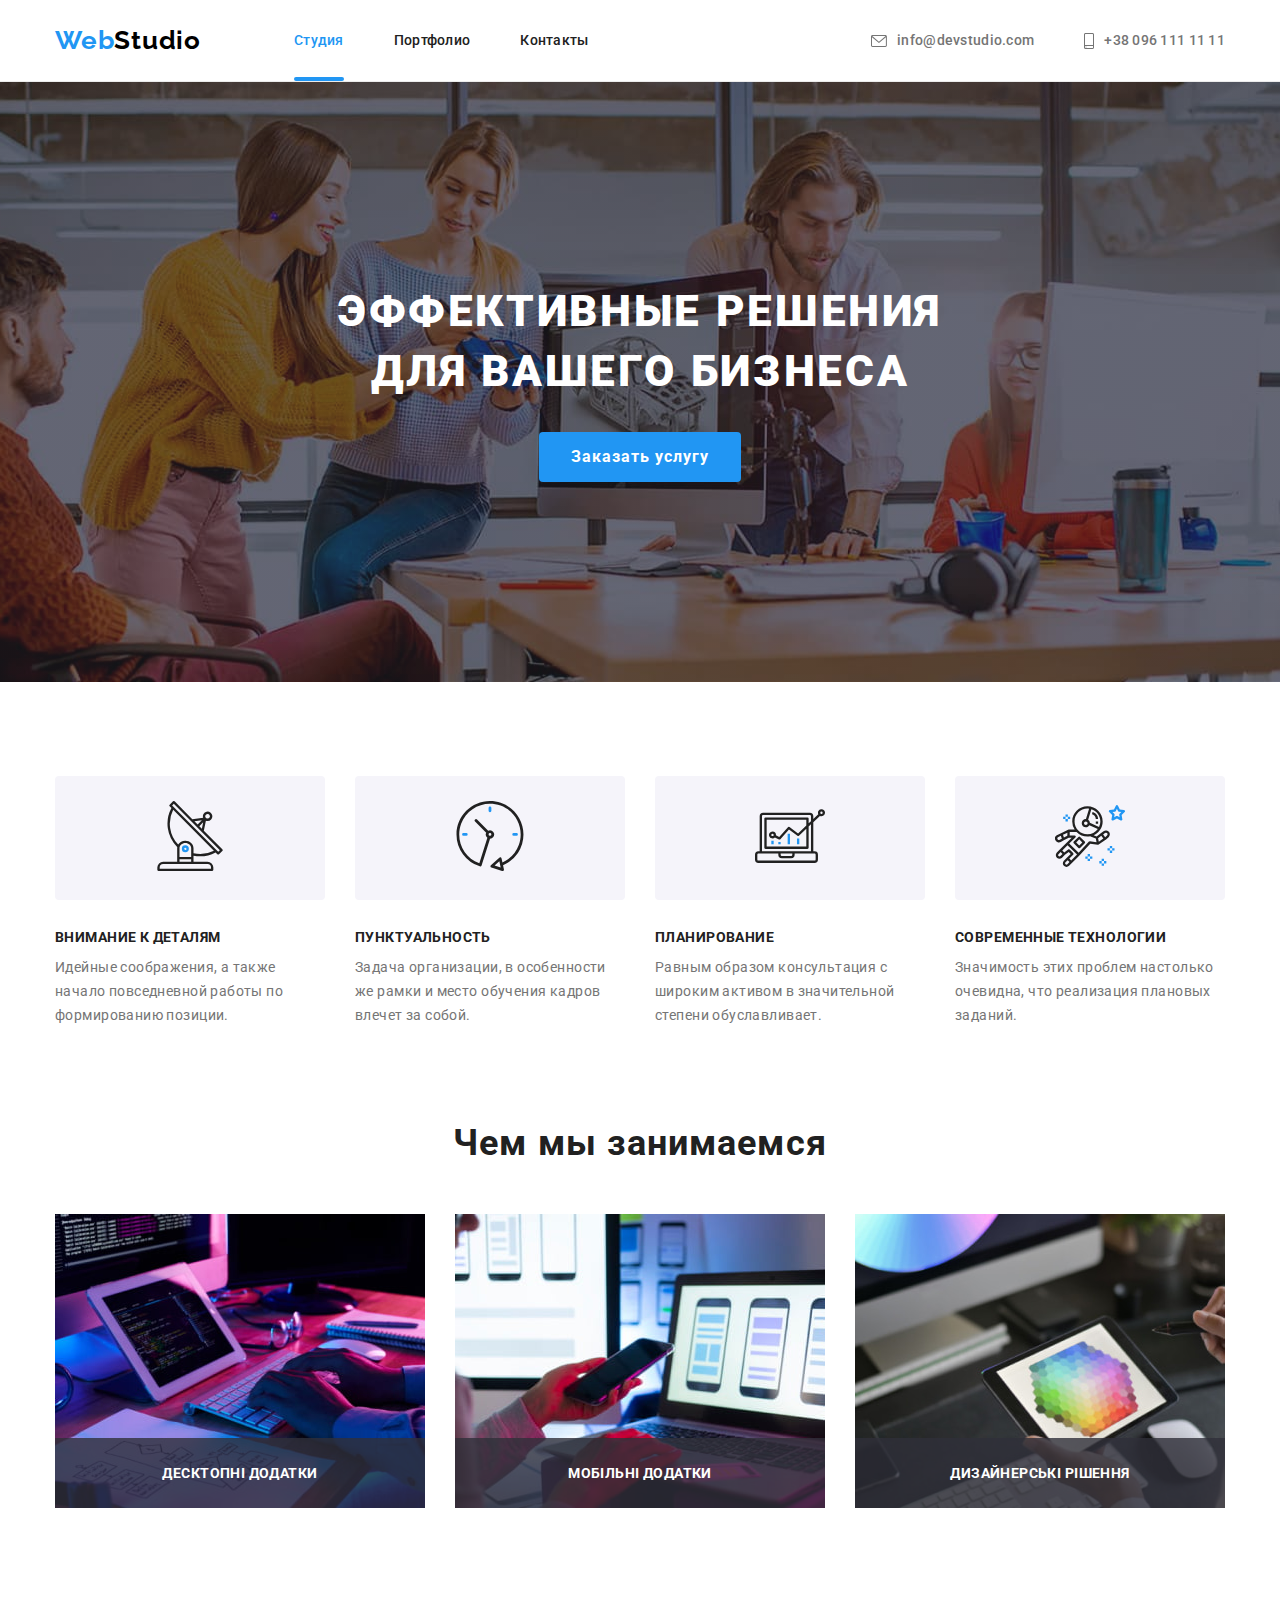
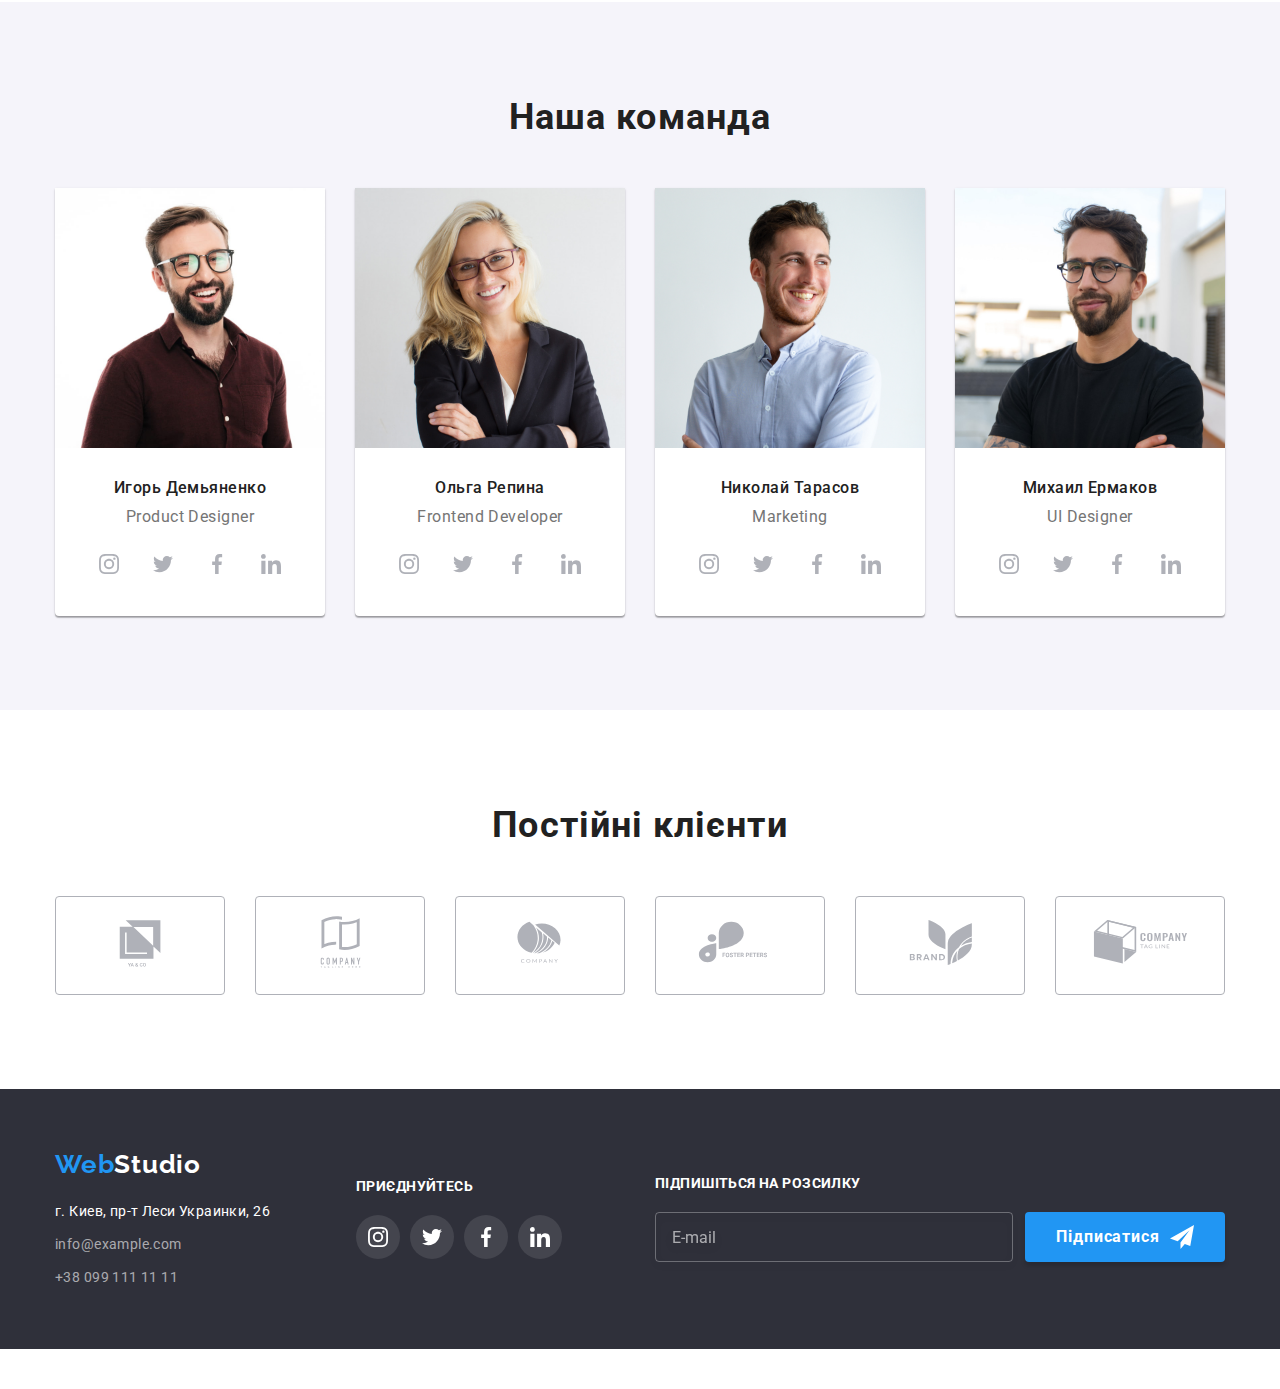
==== commit 053b974d: "fixgovno" ====
--- a/index.html
+++ b/index.html
@@ -638,7 +638,7 @@
 		</main>
 		<footer class="foot-bg">
 			<div class="container foot-cont">
-				<div>
+				<div class="adress-div">
 					<a class="logo logo-foot" href="/"
 						><span class="logo-first">Web</span>Studio</a
 					>
@@ -664,7 +664,7 @@
 						</ul>
 					</address>
 				</div>
-				<div>
+				<div class="icons-foot">
 					<p class="big-foot"><strong>приєднуйтесь</strong></p>
 					<ul class="list footer-social">
 						<li>
--- a/css/styles.css
+++ b/css/styles.css
@@ -79,15 +79,15 @@
     position: absolute;
     left: 19px;
     z-index: 10;
-    
-    
+
+
 }
 
 #galochka:checked~.custom-input-checkbox {
     outline: none;
     background-color: var(--fifth-color);
     border: 1px solid var(--fifth-color);
-        border-radius: 2px;
+    border-radius: 2px;
 }
 
 ul {
@@ -293,7 +293,7 @@
 /* hero-section */
 
 .hero-bg {
-    width: 1600px;
+    max-width: 1600px;
     margin-left: auto;
     margin-right: auto;
     background-size: cover;
@@ -472,7 +472,6 @@
 
 .foot-cont {
     align-items: center;
-    gap: 70px;
 
 }
 
@@ -631,7 +630,7 @@
     border: 1px solid var(--client-color);
     border-radius: 4px;
     transition: border-color 250ms var(--cubic);
-
+    width: 170px
 }
 
 .clients-icons:hover .company,
@@ -922,4 +921,13 @@
     line-height: 19;
     font-weight: 700;
     justify-content: center;
+}
+
+.adress-div {
+    margin-right: 70px;
+    width: 231px;
+}
+
+.icons-foot {
+    margin-right: 93px;
 }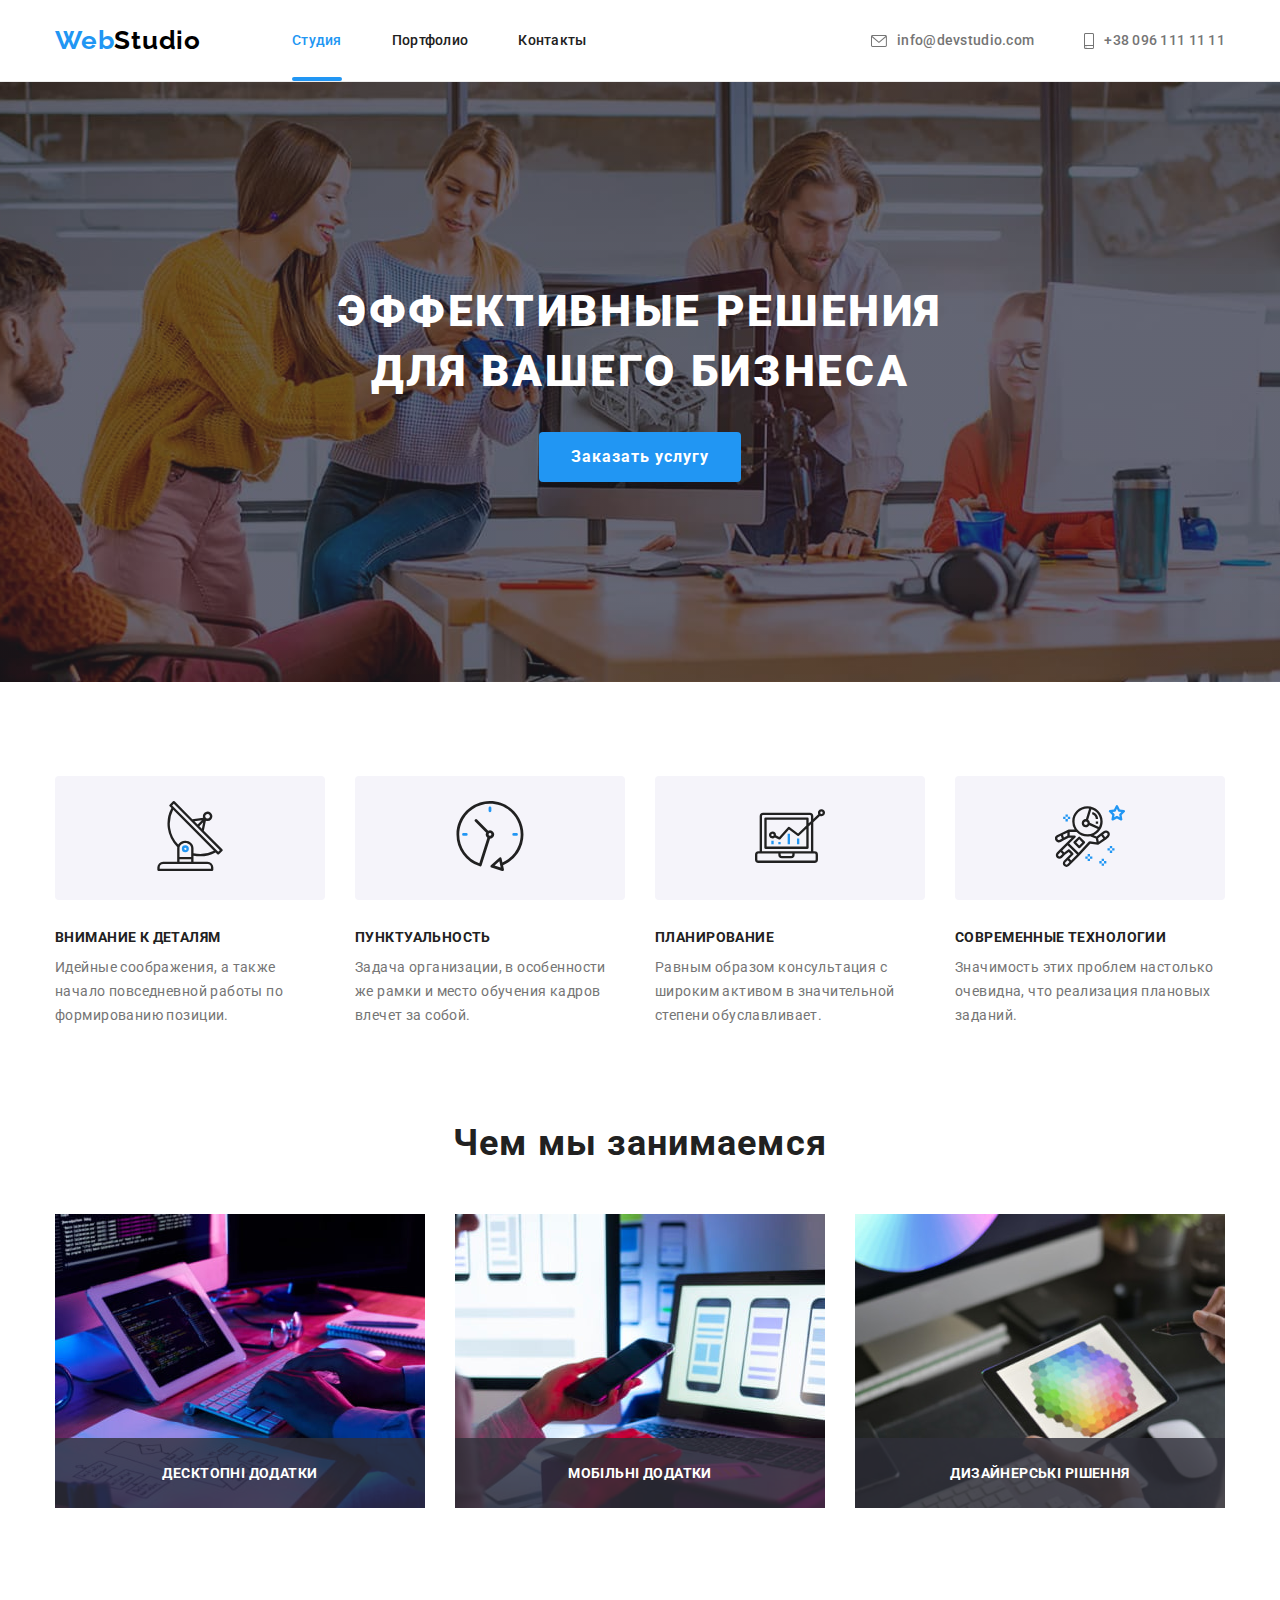
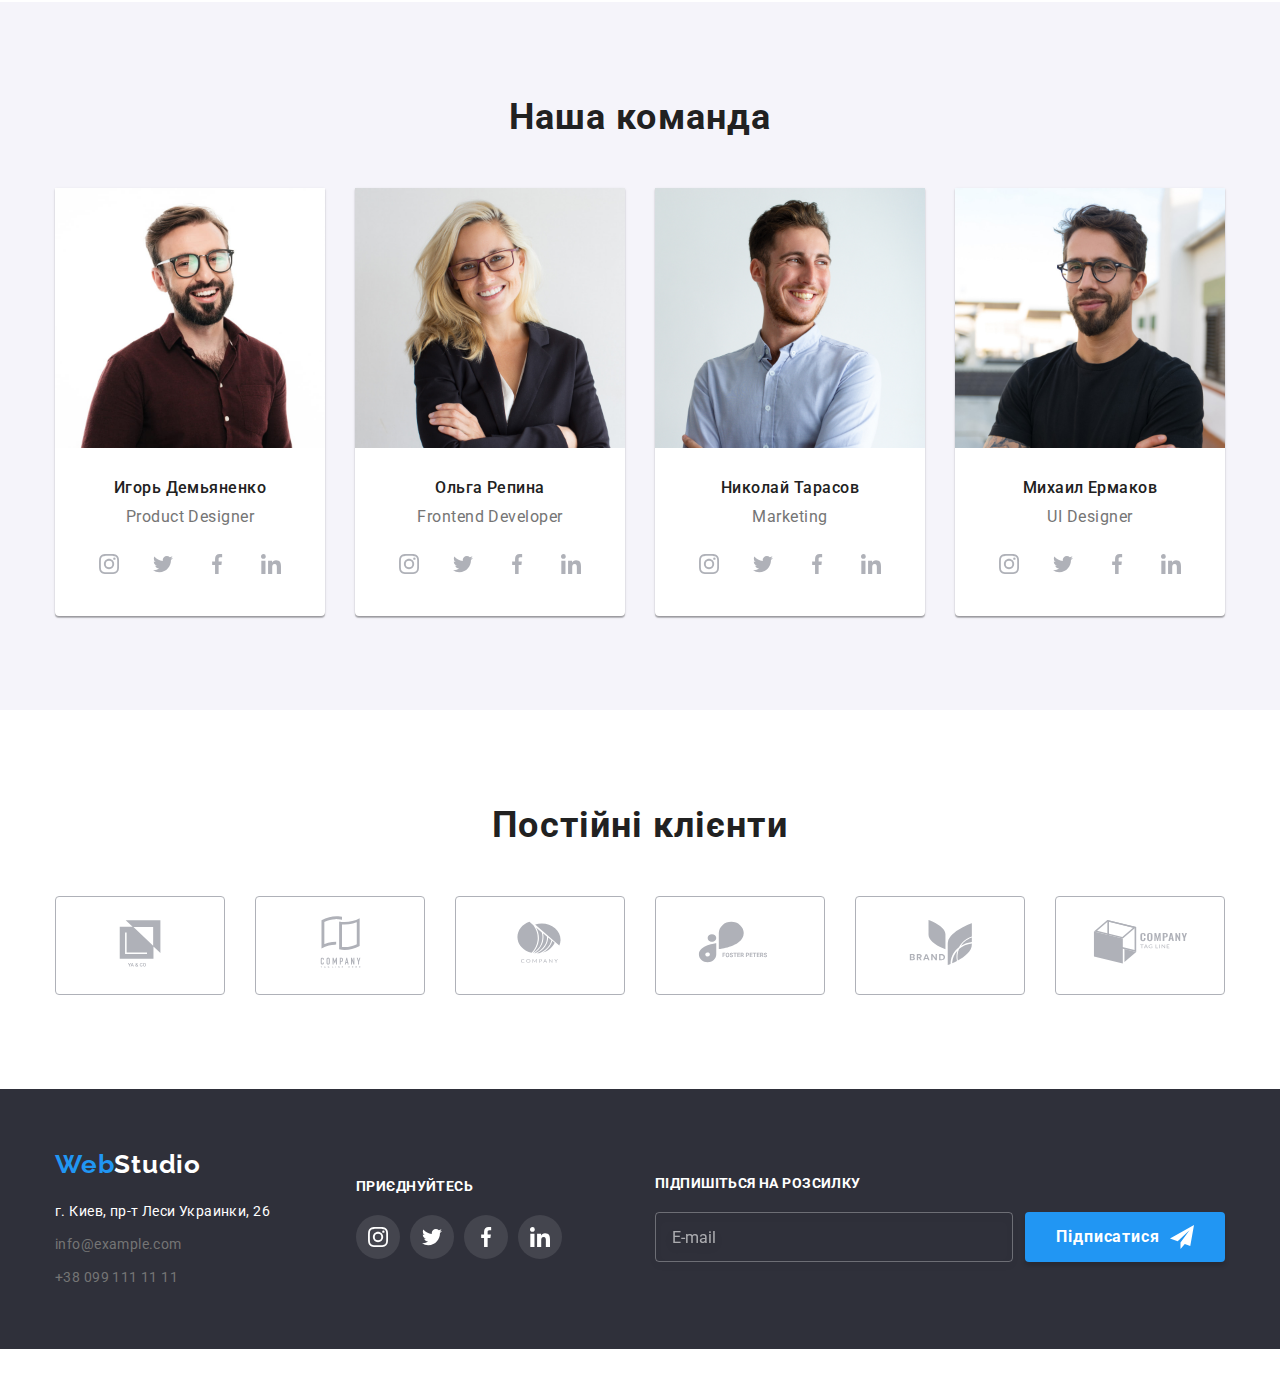
==== commit 20b0281b: "innit" ====
--- a/index.html
+++ b/index.html
@@ -16,43 +16,44 @@
 			href="https://cdnjs.cloudflare.com/ajax/libs/modern-normalize/1.1.0/modern-normalize.min.css"
 		/>
 
-		<link rel="stylesheet" href="./css/styles.css" />
+		
+		<link rel="stylesheet" href="./css/main.min.css" />
 	</head>
 	<body>
 		<header>
 			<div class="container">
-				<nav class="main-nav">
-					<a class="logo logo-head" href="/">
-						<span class="logo-first">Web</span>Studio</a
+				<nav class="nav">
+					<a class="logo logo__nav" href="/">
+						<span class="logo__span">Web</span>Studio</a
 					>
-					<ul class="list header-list">
+					<ul class="list nav__list">
 						<li>
 							<a
-								class="link link-header link-nav active"
+								class="link nav__link nav__link_color nav__active"
 								href="./index.html"
 								>Студия</a
 							>
 						</li>
 						<li>
 							<a
-								class="link link-header link-nav"
+								class="link nav__link nav__link_color"
 								href="./portfolio.html"
 								>Портфолио</a
 							>
 						</li>
 						<li>
-							<a class="link link-header link-nav" href=""
+							<a class="link nav__link nav__link_color" href=""
 								>Контакты</a
 							>
 						</li>
 					</ul>
 				</nav>
-				<ul class="list header-list-con">
+				<ul class="list list__contacts">
 					<li>
 						<a
-							class="link link-header link-info"
+							class="link nav__link nav__link_header"
 							href="mailto:info@devstudio.com"
-							><svg class="icon-head" width="16px" height="12px">
+							><svg class="nav__icon" width="16px" height="12px">
 								<use
 									href="./images/icons.svg#envelope"
 								></use></svg>info@devstudio.com</a
@@ -60,10 +61,10 @@
 					</li>
 					<li>
 						<a
-							class="link link-header link-info"
+							class="link nav__link nav__link_header"
 							href="tel:+380961111111"
 						>
-							<svg class="icon-head" width="10px" height="16px">
+							<svg class="nav__icon" width="10px" height="16px">
 								<use
 									href="./images/icons.svg#smartphone"
 								></use></svg>+38 096 111 11 11</a
@@ -149,72 +150,72 @@
 					</form>
 				</div>
 			</div>
-			<section class="hero-bg hero">
-				<div class="container container-vertical">
-					<h1 class="hero-title">
+			<section class="hero">
+				<div class="container container_vertical">
+					<h1 class="hero__title">
 						Эффективные решения <br />для вашего бизнеса
 					</h1>
-					<button class="btn-hero" type="button" data-modal-open>
+					<button class="hero__button" type="button" data-modal-open>
 						Заказать услугу
 					</button>
 				</div>
 			</section>
-			<section class="peculiarities-cont">
+			<section class="peculiarities">
 				<div class="container">
 					<h2 class="visually-hidden">Особенности</h2>
-					<ul class="list peculiarities-list">
-						<li class="peculiarities-list-block">
-							<div class="peculiarities-i">
+					<ul class="list peculiarities__list">
+						<li class="peculiarities__list_block">
+							<div class="peculiarities__icon">
 								<svg width="70px" height="70px">
 									<use href="./images/icons.svg#antena"></use>
 								</svg>
 							</div>
-							<h3 class="peculiarities-title">
+							<h3 class="peculiarities__title">
 								Внимание к деталям
 							</h3>
-							<p class="peculiarities-p">
+							<p class="peculiarities__p">
 								Идейные соображения, а также начало повседневной
 								работы по формированию позиции.
 							</p>
 						</li>
-						<li class="peculiarities-list-block">
-							<div class="peculiarities-i">
+						<li class="peculiarities__list_block">
+							<div class="peculiarities__icon">
 								<svg width="70px" height="70px">
 									<use href="./images/icons.svg#clock"></use>
 								</svg>
 							</div>
-							<h3 class="peculiarities-title">Пунктуальность</h3>
-							<p class="peculiarities-p">
+							<h3 class="peculiarities__title">Пунктуальность</h3>
+							<p class="peculiarities__p">
 								Задача организации, в особенности же рамки и
 								место обучения кадров влечет за собой.
 							</p>
 						</li>
-						<li class="peculiarities-list-block">
-							<div class="peculiarities-i">
+						<li class="peculiarities__list_block">
+							<div class="peculiarities__icon">
 								<svg width="70px" height="70px">
 									<use
 										href="./images/icons.svg#diagram"
 									></use>
 								</svg>
 							</div>
-							<h3 class="peculiarities-title">Планирование</h3>
-							<p class="peculiarities-p">
+							<h3 class="peculiarities__title">Планирование</h3>
+							<p class="peculiarities__p">
 								Равным образом консультация с широким активом в
 								значительной степени обуславливает.
 							</p>
 						</li>
-						<li class="peculiarities-list-block">
-							<div class="peculiarities-i">
+						<li class="peculiarities__list_block">
+							<div class="peculiarities__icon">
 								<svg width="70px" height="70px">
 									<use
 										href="./images/icons.svg#astronaut"
 									></use>
 								</svg>
 							</div>
-							<h3 class="peculiarities-title">
+							<h3 class="peculiarities__title">
 								Современные технологии
 							</h3>
-							<p class="peculiarities-p">
+							<p class="peculiarities__p">
 								Значимость этих проблем настолько очевидна, что
 								реализация плановых заданий.
 							</p>
@@ -222,61 +223,61 @@
 					</ul>
 				</div>
 			</section>
-			<section class="cont-third-forth">
-				<div class="container container-vertical">
-					<h2 class="second-title">Чем мы занимаемся</h2>
-					<ul class="list list-img">
-						<li class="img-pose">
+			<section class="section">
+				<div class="container container_vertical">
+					<h2 class="section__title">Чем мы занимаемся</h2>
+					<ul class="list list__cards">
+						<li class="card">
 							<img
 								src="./images/img2.jpg"
 								alt="Человек, работающий за айпадом"
 								width="370"
 							/>
-							<div class="text-pose">
-								<p class="text-nepose">Десктопні додатки</p>
-							</div>
-						</li>
-						<li class="img-pose">
+							<div class="card__position">
+								<p class="card__meta">Десктопні додатки</p>
+							</div>
+						</li>
+						<li class="card">
 							<img
 								src="./images/img3.jpg"
 								alt="Человек, смотрящий в телефон"
 								width="370"
 							/>
-							<div class="text-pose">
-								<p class="text-nepose">Мобільні додатки</p>
-							</div>
-						</li>
-						<li class="img-pose">
+							<div class="card__position">
+								<p class="card__meta">Мобільні додатки</p>
+							</div>
+						</li>
+						<li class="card">
 							<img
 								src="./images/img1.jpg"
 								alt="Цветной спектр на айпаде"
 								width="370"
 							/>
-							<div class="text-pose">
-								<p class="text-nepose">Дизайнерські рішення</p>
+							<div class="card__position">
+								<p class="card__meta">Дизайнерські рішення</p>
 							</div>
 						</li>
 					</ul>
 				</div>
 			</section>
-			<section class="comand-bc cont-third-forth">
-				<div class="container container-vertical">
-					<h2 class="second-title">Наша команда</h2>
-					<ul class="list list-img">
-						<li class="li-com-bc">
+			<section class="comand section">
+				<div class="container container_vertical">
+					<h2 class="section__title">Наша команда</h2>
+					<ul class="list list__cards">
+						<li class="comand__li">
 							<img
 								src="./images/person1.jpg"
 								alt="Игорь Демьяненко"
 								width="270"
 							/>
-							<div class="com-info">
-								<h3 class="com-title">Игорь Демьяненко</h3>
-								<p class="com-p">Product Designer</p>
-								<ul class="list com-social">
-									<li>
-										<a href="#" class="social-com">
-											<svg
-												class="social-com"
+							<div class="comand__info">
+								<h3 class="comand__title">Игорь Демьяненко</h3>
+								<p class="comand__p">Product Designer</p>
+								<ul class="list social">
+									<li>
+										<a href="#" class="social_com">
+											<svg
+												class="social_com"
 												width="20"
 												height="20"
 											>
@@ -287,9 +288,9 @@
 										</a>
 									</li>
 									<li>
-										<a href="#" class="social-com">
-											<svg
-												class="social-com"
+										<a href="#" class="social_com">
+											<svg
+												class="social_com"
 												width="20"
 												height="20"
 											>
@@ -300,9 +301,9 @@
 										</a>
 									</li>
 									<li>
-										<a href="#" class="social-com">
-											<svg
-												class="social-com"
+										<a href="#" class="social_com">
+											<svg
+												class="social_com"
 												width="20"
 												height="20"
 											>
@@ -313,9 +314,9 @@
 										</a>
 									</li>
 									<li>
-										<a href="#" class="social-com">
-											<svg
-												class="social-com"
+										<a href="#" class="social_com">
+											<svg
+												class="social_com"
 												width="20"
 												height="20"
 											>
@@ -328,20 +329,20 @@
 								</ul>
 							</div>
 						</li>
-						<li class="li-com-bc">
+						<li class="comand__li">
 							<img
 								src="./images/person2.jpg"
 								alt="Ольга Репина"
 								width="270"
 							/>
-							<div class="com-info">
-								<h3 class="com-title">Ольга Репина</h3>
-								<p class="com-p">Frontend Developer</p>
-								<ul class="list com-social">
-									<li>
-										<a href="#" class="social-com">
-											<svg
-												class="social-com"
+							<div class="comand__info">
+								<h3 class="comand__title">Ольга Репина</h3>
+								<p class="comand__p">Frontend Developer</p>
+								<ul class="list social">
+									<li>
+										<a href="#" class="social_com">
+											<svg
+												class="social_com"
 												width="20"
 												height="20"
 											>
@@ -352,9 +353,9 @@
 										</a>
 									</li>
 									<li>
-										<a href="#" class="social-com">
-											<svg
-												class="social-com"
+										<a href="#" class="social_com">
+											<svg
+												class="social_com"
 												width="20"
 												height="20"
 											>
@@ -365,9 +366,9 @@
 										</a>
 									</li>
 									<li>
-										<a href="#" class="social-com">
-											<svg
-												class="social-com"
+										<a href="#" class="social_com">
+											<svg
+												class="social_com"
 												width="20"
 												height="20"
 											>
@@ -378,9 +379,9 @@
 										</a>
 									</li>
 									<li>
-										<a href="#" class="social-com">
-											<svg
-												class="social-com"
+										<a href="#" class="social_com">
+											<svg
+												class="social_com"
 												width="20"
 												height="20"
 											>
@@ -393,20 +394,20 @@
 								</ul>
 							</div>
 						</li>
-						<li class="li-com-bc">
+						<li class="comand__li">
 							<img
 								src="./images/person3.jpg"
 								alt="Николай Тарасов"
 								width="270"
 							/>
-							<div class="com-info">
-								<h3 class="com-title">Николай Тарасов</h3>
-								<p class="com-p">Marketing</p>
-								<ul class="list com-social">
-									<li>
-										<a href="#" class="social-com">
-											<svg
-												class="social-com"
+							<div class="comand__info">
+								<h3 class="comand__title">Николай Тарасов</h3>
+								<p class="comand__p">Marketing</p>
+								<ul class="list social">
+									<li>
+										<a href="#" class="social_com">
+											<svg
+												class="social_com"
 												width="20"
 												height="20"
 											>
@@ -417,9 +418,9 @@
 										</a>
 									</li>
 									<li>
-										<a href="#" class="social-com">
-											<svg
-												class="social-com"
+										<a href="#" class="social_com">
+											<svg
+												class="social_com"
 												width="20"
 												height="20"
 											>
@@ -430,9 +431,9 @@
 										</a>
 									</li>
 									<li>
-										<a href="#" class="social-com">
-											<svg
-												class="social-com"
+										<a href="#" class="social_com">
+											<svg
+												class="social_com"
 												width="20"
 												height="20"
 											>
@@ -443,9 +444,9 @@
 										</a>
 									</li>
 									<li>
-										<a href="#" class="social-com">
-											<svg
-												class="social-com"
+										<a href="#" class="social_com">
+											<svg
+												class="social_com"
 												width="20"
 												height="20"
 											>
@@ -458,20 +459,20 @@
 								</ul>
 							</div>
 						</li>
-						<li class="li-com-bc">
+						<li class="comand__li">
 							<img
 								src="./images/person4.jpg"
 								alt="Михаил Ермаков"
 								width="270"
 							/>
-							<div class="com-info">
-								<h3 class="com-title">Михаил Ермаков</h3>
-								<p class="com-p">UI Designer</p>
-								<ul class="list com-social">
-									<li>
-										<a href="#" class="social-com">
-											<svg
-												class="social-com"
+							<div class="comand__info">
+								<h3 class="comand__title">Михаил Ермаков</h3>
+								<p class="comand__p">UI Designer</p>
+								<ul class="list social">
+									<li>
+										<a href="#" class="social_com">
+											<svg
+												class="social_com"
 												width="20"
 												height="20"
 											>
@@ -482,9 +483,9 @@
 										</a>
 									</li>
 									<li>
-										<a href="#" class="social-com">
-											<svg
-												class="social-com"
+										<a href="#" class="social_com">
+											<svg
+												class="social_com"
 												width="20"
 												height="20"
 											>
@@ -495,9 +496,9 @@
 										</a>
 									</li>
 									<li>
-										<a href="#" class="social-com">
-											<svg
-												class="social-com"
+										<a href="#" class="social_com">
+											<svg
+												class="social_com"
 												width="20"
 												height="20"
 											>
@@ -508,9 +509,9 @@
 										</a>
 									</li>
 									<li>
-										<a href="#" class="social-com">
-											<svg
-												class="social-com"
+										<a href="#" class="social_com">
+											<svg
+												class="social_com"
 												width="20"
 												height="20"
 											>
@@ -526,12 +527,12 @@
 					</ul>
 				</div>
 			</section>
-			<section class="cont-third-forth">
-				<div class="container container-vertical">
-					<h2 class="second-title">Постійні клієнти</h2>
-					<ul class="list list-clients">
-						<li>
-							<a class="clients-icons" href="#">
+			<section class="clients">
+				<div class="container container_vertical">
+					<h2 class="section__title">Постійні клієнти</h2>
+					<ul class="list clients__list">
+						<li>
+							<a class="clients__icon" href="#">
 								<div>
 									<href>
 										<svg
@@ -548,7 +549,7 @@
 							</a>
 						</li>
 						<li>
-							<a class="clients-icons" href="#">
+							<a class="clients__icon" href="#">
 								<div>
 									<href>
 										<svg
@@ -565,7 +566,7 @@
 							</a>
 						</li>
 						<li>
-							<a class="clients-icons" href="#">
+							<a class="clients__icon" href="#">
 								<div>
 									<href>
 										<svg
@@ -582,7 +583,7 @@
 							</a>
 						</li>
 						<li>
-							<a class="clients-icons" href="#">
+							<a class="clients__icon" href="#">
 								<div>
 									<href>
 										<svg
@@ -599,7 +600,7 @@
 							</a>
 						</li>
 						<li>
-							<a class="clients-icons" href="#">
+							<a class="clients__icon" href="#">
 								<div>
 									<href>
 										<svg
@@ -616,7 +617,7 @@
 							</a>
 						</li>
 						<li>
-							<a class="clients-icons" href="#">
+							<a class="clients__icon" href="#">
 								<div>
 									<href>
 										<svg
@@ -636,27 +637,27 @@
 				</div>
 			</section>
 		</main>
-		<footer class="foot-bg">
-			<div class="container foot-cont">
-				<div class="adress-div">
-					<a class="logo logo-foot" href="/"
-						><span class="logo-first">Web</span>Studio</a
+		<footer class="footer">
+			<div class="container footer__container">
+				<div class="adress">
+					<a class="logo logo_footer" href="/"
+						><span class="logo__span">Web</span>Studio</a
 					>
-					<address class="adr-info">
-						<p class="ad-foot-col footer-info">
+					<address class="adress__info">
+						<p class="adress__p adress__p_col ">
 							г. Киев, пр-т Леси Украинки, 26
 						</p>
 						<ul class="list">
-							<li class="link-foot">
+							<li class="adress__link">
 								<a
-									class="link link-foot-col footer-info"
+									class="link adress__link adress__link_color"
 									href="mailto:info@example.com"
 									>info@example.com</a
 								>
 							</li>
-							<li class="link-foot">
+							<li class="adress__li">
 								<a
-									class="link link-foot-col footer-info"
+									class="link adress__link adress__link_color"
 									href="tel:+380991111111"
 									>+38 099 111 11 11</a
 								>
@@ -664,9 +665,9 @@
 						</ul>
 					</address>
 				</div>
-				<div class="icons-foot">
-					<p class="big-foot"><strong>приєднуйтесь</strong></p>
-					<ul class="list footer-social">
+				<div class="footer__icon">
+					<p class="footer-warning"><strong>приєднуйтесь</strong></p>
+					<ul class="list footer__social">
 						<li>
 							<a href="#" class="social">
 								<svg class="social" width="20" height="20">
@@ -706,10 +707,10 @@
 					</ul>
 				</div>
 				<div>
-					<p class="big-foot">
+					<p class="footer-warning">
 						<strong>Підпишіться на розсилку</strong>
 					</p>
-					<form class="subscribe">
+					<form class="footer__subscribe">
 						<input
 							type="email"
 							name="email"
@@ -717,7 +718,7 @@
 							placeholder="E-mail"
 							required="true"
 						/>
-						<button class="btn-foot-form" type="submit">Підписатися<svg width="24px" height="24px">
+						<button class="footer__button" type="submit">Підписатися<svg width="24px" height="24px">
 							<use href="./images/icons.svg#samoletik"></use>
 						</svg></button>
 					</form>
--- a/css/main.min.css
+++ b/css/main.min.css
@@ -0,0 +1 @@
+:root{--first-font: "Roboto", sans-serif;--second-font: "Raleway", sans-serif;--first-color: #FFFFFF;--second-color: #2F303A;--third-color: #F5F4FA;--fourth-color: #212121;--fifth-color: #2196F3;--sixth-color: #000000;--seventh-color: #757575;--eighth-color: rgba(255, 255, 255, 0.6);--nineth-color: #188CE8;--tenth-color: #EEEEEE;--grad-color: rgba(47, 48, 58, 0.4);--client-color: #AFB1B8;--cubic: cubic-bezier(0.4, 0, 0.2, 1) }h1,h2,h3,h4,h5,h6,p,ul{margin:0}a{text-decoration:none;color:var(--fifth-color)}img{display:block}header{border-bottom:1px solid #ececec}ul{padding:0}.link{-webkit-transition:color 250ms var(--cubic);transition:color 250ms var(--cubic)}body{font-family:var(--first-font);color:var(--seventh-color)}.container{display:-webkit-box;display:-ms-flexbox;display:flex;width:1200px;padding-left:15px;padding-right:15px;margin-left:auto;margin-right:auto}.container_vertical{-webkit-box-orient:vertical;-webkit-box-direction:normal;-ms-flex-direction:column;flex-direction:column}.hero,.footer{background-color:var(--second-color)}.comand,.portfolio_button{background-color:var(--third-color)}.comand__li{background-color:var(--first-color)}.portfolio__button_hero,.hero__button{color:var(--first-color);background-color:var(--fifth-color)}.link,.logo,.portfolio__p{text-decoration:none;color:currentColor}.list{list-style:none}.link:focus,.link:hover{color:var(--fifth-color)}.comand__title,.section__title,.peculiarities__title,.portfolio__title{color:var(--fourth-color)}header{border-bottom:1px solid #ececec}.nav{display:-webkit-box;display:-ms-flexbox;display:flex}.nav__link{font-weight:500;font-size:14px;line-height:1.14;letter-spacing:.02em;padding-top:32px;padding-bottom:32px}.nav__link_header{display:-webkit-box;display:-ms-flexbox;display:flex;-webkit-box-align:center;-ms-flex-align:center;align-items:center;gap:10px}.nav__link_color{color:var(--fourth-color)}.nav__active{color:var(--fifth-color);position:relative}.nav__active::after{content:"";background-color:var(--fifth-color);border-radius:2px;width:100%;height:4px;display:block;position:absolute;bottom:-1px}.logo{font-family:var(--second-font);font-weight:700;font-size:26px;line-height:1.2;letter-spacing:.03em}.logo__nav{color:var(--sixth-color);padding-top:25px;padding-bottom:25px;margin-right:91px}.logo__span{color:var(--fifth-color);font-family:var(--second-font)}.nav__icon{-webkit-transition:fill 250ms var(--cubic);transition:fill 250ms var(--cubic);fill:var(--seventh-color)}.nav__link:hover .nav__icon,.nav__link:focus .nav__icon{fill:var(--fifth-color)}.nav__list,.list__contacts{-webkit-box-align:center;-ms-flex-align:center;align-items:center;display:-webkit-box;display:-ms-flexbox;display:flex;gap:50px}.list__contacts{margin-left:auto}.header-list{margin-left:93px}svg.social{fill:var(--first-color);-webkit-transition:fill 250ms var(--cubic);transition:fill 250ms var(--cubic)}.social{display:-webkit-box;display:-ms-flexbox;display:flex;-webkit-box-pack:center;-ms-flex-pack:center;justify-content:center}.footer-warning{font-weight:700;font-size:14px;line-height:1.14;letter-spacing:.03em;text-transform:uppercase;color:var(--first-color);margin-bottom:20px}strong{font-weight:inherit}.footer__container{-webkit-box-align:center;-ms-flex-align:center;align-items:center}.footer{padding:60px 0px}.logo_footer{color:var(--first-color)}.adress__info{margin-top:20px}.adress__p{font-style:normal;font-weight:400;font-size:14px;line-height:1.7;letter-spacing:.03em;margin-top:9px}.adress__p_col{color:var(--first-color)}.adress__link{font-style:normal;font-weight:400;font-size:14px;line-height:1.7;letter-spacing:.03em;margin-top:9px}.adress__link_col{color:var(--eighth-color)}.adress__li{margin-top:9px}.footer__social,.social{display:-webkit-box;display:-ms-flexbox;display:flex;-ms-flex-wrap:wrap;flex-wrap:wrap;gap:10px}a.social{border-radius:50%;width:44px;height:44px;display:-webkit-box;display:-ms-flexbox;display:flex;-webkit-box-pack:center;-ms-flex-pack:center;justify-content:center;-webkit-box-align:center;-ms-flex-align:center;align-items:center;background-color:rgba(255,255,255,.1);-webkit-transition:background-color 250ms var(--cubic);transition:background-color 250ms var(--cubic)}a.social:hover,a.social:focus{background-color:var(--fifth-color)}.adress{margin-right:70px;width:231px}.footer__icon{margin-right:93px}.hero{max-width:1600px;margin-left:auto;margin-right:auto;background-size:cover;background-position:50% 50%;background-image:-webkit-gradient(linear, left top, left bottom, from(var(--grad-color)), to(var(--grad-color))),url("../images/imgbg.jpg");background-image:linear-gradient(var(--grad-color), var(--grad-color)),url("../images/imgbg.jpg");padding:200px 0px}.hero__title{color:var(--first-color);font-weight:900;font-size:44px;line-height:1.36;text-align:center;letter-spacing:.06em;text-transform:uppercase}.section__title{font-size:36px;line-height:1.17;text-align:center;letter-spacing:.03em}.hero__button{font-weight:700;font-size:16px;line-height:1.88;letter-spacing:.06em;padding:10px 32px;width:-webkit-fit-content;width:-moz-fit-content;width:fit-content;margin-top:30px;margin-left:auto;margin-right:auto;border-radius:4px}.peculiarities{padding-top:94px}.peculiarities__list{display:-webkit-box;display:-ms-flexbox;display:flex;gap:30px}.peculiarities__list_block{width:270px}.peculiarities__icon{background:var(--third-color);border-radius:4px;padding:25px 100px;margin-bottom:30px}.peculiarities__title{font-size:14px;line-height:1.14;letter-spacing:.03em;text-transform:uppercase;margin-bottom:10px}.peculiarities__p{font-size:14px;line-height:1.71;letter-spacing:.03em}.section,.clients{padding-bottom:94px;padding-top:94px}.list__cards{display:-webkit-box;display:-ms-flexbox;display:flex;gap:30px}.section__title{margin-bottom:50px}svg.social_com{fill:var(--client-color);-webkit-transition:fill 250ms var(--cubic);transition:fill 250ms var(--cubic)}a.social_com:hover svg.social_com,a.social_com:focus svg.social_com{fill:var(--first-color)}a.social_com{border-radius:50%;width:44px;height:44px;display:-webkit-box;display:-ms-flexbox;display:flex;-webkit-box-pack:center;-ms-flex-pack:center;justify-content:center;-webkit-box-align:center;-ms-flex-align:center;align-items:center;background-color:var(--first-color);-webkit-transition:background-color 250ms var(--cubic);transition:background-color 250ms var(--cubic)}a.social_com:hover,a.social_com:focus{background-color:var(--fifth-color)}.comand__info{padding:30px 0px}.comand__title{font-weight:500;font-size:16px;line-height:1.19;text-align:center;letter-spacing:.03em;margin-bottom:10px}.comand__li{-webkit-box-shadow:0px 1px 3px rgba(0,0,0,.12),0px 1px 1px rgba(0,0,0,.14),0px 2px 1px rgba(0,0,0,.2);box-shadow:0px 1px 3px rgba(0,0,0,.12),0px 1px 1px rgba(0,0,0,.14),0px 2px 1px rgba(0,0,0,.2);border-radius:0px 0px 4px 4px}.comand__p{font-size:16px;line-height:1.19;text-align:center;letter-spacing:.03em;margin-bottom:16px}.clients__list{display:-webkit-box;display:-ms-flexbox;display:flex;gap:30px}.clients__icon>div{padding:16px 32px;border:1px solid var(--client-color);border-radius:4px;-webkit-transition:border-color 250ms var(--cubic);transition:border-color 250ms var(--cubic);width:170px}.clients__icon:hover>div,.clients__icon:focus>div{border-color:var(--fifth-color)}.company{fill:var(--client-color);-webkit-transition:fill 250ms var(--cubic);transition:fill 250ms var(--cubic)}.clients__icon:hover .company,.clients__icon:focus .company{fill:var(--fifth-color)}.portfolio__info{padding:20px 24px;border:1px solid #eee;border-top:none;z-index:1}.portfolio{padding:94px 0px}.list__filter{display:-webkit-box;display:-ms-flexbox;display:flex;margin-bottom:50px;-webkit-box-pack:center;-ms-flex-pack:center;justify-content:center;gap:8px}.list__cards{display:-webkit-box;display:-ms-flexbox;display:flex;-ms-flex-wrap:wrap;flex-wrap:wrap;gap:30px}.portfolio__button{font-weight:500;font-size:16px;line-height:1.62;letter-spacing:.03em;padding:6px 22px;border-radius:4px}.portfolio__wrap{overflow:hidden;position:relative}.portfolio__owerflow{position:absolute;display:-webkit-box;display:-ms-flexbox;display:flex;-webkit-box-pack:center;-ms-flex-pack:center;justify-content:center;-webkit-box-align:center;-ms-flex-align:center;align-items:center;color:var(--first-color);background:rgba(33,150,243,.9);-webkit-transition:-webkit-transform 250ms var(--cubic);transition:-webkit-transform 250ms var(--cubic);transition:transform 250ms var(--cubic);transition:transform 250ms var(--cubic), -webkit-transform 250ms var(--cubic);-webkit-transform:translateY(0);transform:translateY(0);height:100%;font-size:18px;line-height:1.56;padding:0 24px;letter-spacing:.03em}.portfolio__card:hover .portfolio__owerflow{-webkit-transform:translateY(-100%);transform:translateY(-100%)}.portfolio__card{-webkit-transition:-webkit-box-shadow 250ms var(--cubic);transition:-webkit-box-shadow 250ms var(--cubic);transition:box-shadow 250ms var(--cubic);transition:box-shadow 250ms var(--cubic), -webkit-box-shadow 250ms var(--cubic);width:370px}.portfolio__card:hover{-webkit-box-shadow:0px 4px 4px rgba(0,0,0,.25);box-shadow:0px 4px 4px rgba(0,0,0,.25)}.portfolio__title{font-size:18px;line-height:2;letter-spacing:.06em;width:322px;margin-bottom:4px;color:var(--fourth-color)}.portfolio__p{font-size:16px;line-height:1.88;letter-spacing:.03em;color:var(--seventh-color)}.umovi{text-decoration:underline;font-family:"Roboto";font-style:normal;font-weight:400;font-size:14px;line-height:1.7;letter-spacing:.03em}.data-modal{-webkit-backdrop-filter:brightness(0.8);backdrop-filter:brightness(0.8);width:100%;height:100%;position:fixed;top:0;z-index:1000000;visibility:visible;opacity:100%;-webkit-transition:opacity 250ms cubic-bezier(0.4, 0, 0.2, 1),visibility 250ms cubic-bezier(0.4, 0, 0.2, 1);transition:opacity 250ms cubic-bezier(0.4, 0, 0.2, 1),visibility 250ms cubic-bezier(0.4, 0, 0.2, 1)}.is-hidden{opacity:0;pointer-events:none;visibility:hidden}.modal-window{position:absolute;top:50%;left:50%;-webkit-transform:translate(-50%, -50%);transform:translate(-50%, -50%);width:528px;height:581px;background:#fff;-webkit-box-shadow:0px 1px 3px rgba(0,0,0,.12),0px 1px 1px rgba(0,0,0,.14),0px 2px 1px rgba(0,0,0,.2);box-shadow:0px 1px 3px rgba(0,0,0,.12),0px 1px 1px rgba(0,0,0,.14),0px 2px 1px rgba(0,0,0,.2);border-radius:4px}.btn-modal{display:-webkit-box;display:-ms-flexbox;display:flex;-webkit-box-align:center;-ms-flex-align:center;align-items:center;position:absolute;top:0;right:0;margin:8px;padding:6px;border:solid 1px rgba(0,0,0,.1);border-radius:50%;cursor:pointer;background-color:var(--first-color)}.form-inputs{display:-webkit-box;display:-ms-flexbox;display:flex;-ms-flex-wrap:wrap;flex-wrap:wrap;-webkit-box-pack:center;-ms-flex-pack:center;justify-content:center;-webkit-box-orient:vertical;-webkit-box-direction:normal;-ms-flex-direction:column;flex-direction:column;gap:10px}.form-input{display:-webkit-box;display:-ms-flexbox;display:flex;-webkit-box-orient:vertical;-webkit-box-direction:reverse;-ms-flex-direction:column-reverse;flex-direction:column-reverse}.modal-form{display:-webkit-box;display:-ms-flexbox;display:flex;-webkit-box-orient:vertical;-webkit-box-direction:normal;-ms-flex-direction:column;flex-direction:column;padding:40px}.modal-form h2{margin-bottom:12px;text-align:center;font-weight:700;font-size:20px;text-align:center;letter-spacing:.03em;color:#212121}.form-input label{position:relative;font-size:12px;line-height:1.1666666667;letter-spacing:.01em;margin-bottom:4px}.form-input svg{position:absolute;-webkit-transform:translateY(29px);transform:translateY(29px);left:15px}.form-input input,.form-input textarea{padding-left:42px;height:40px;border:1px solid rgba(33,33,33,.2);border-radius:4px;-webkit-transition:border-color 250ms var(--cubic);transition:border-color 250ms var(--cubic)}.form-input input~label svg,.form-input textarea~label svg{-webkit-transition:fill 250ms var(--cubic);transition:fill 250ms var(--cubic)}.form-input input:focus-visible,.form-input textarea:focus-visible,.form-input input:hover,.form-input textarea:hover{outline:none;border-color:var(--fifth-color)}.form-input input:focus-visible~label svg,.form-input textarea:focus-visible~label svg,.form-input input:hover~label svg,.form-input textarea:hover~label svg{fill:var(--fifth-color)}.modal-form input[type=checkbox]{accent-color:#2196f3;width:16px;height:15px;margin-right:7px}.form-input textarea{padding:12px 16px;height:120px;resize:none;font-size:12px;line-height:1.1666666667;letter-spacing:.01em}.form-input textarea::-webkit-input-placeholder{color:rgba(117,117,117,.5)}.form-input textarea::-moz-placeholder{color:rgba(117,117,117,.5)}.form-input textarea:-ms-input-placeholder{color:rgba(117,117,117,.5)}.form-input textarea::-ms-input-placeholder{color:rgba(117,117,117,.5)}.form-input textarea::placeholder{color:rgba(117,117,117,.5)}.form-input-checkbox{display:-webkit-box;display:-ms-flexbox;display:flex;position:relative;-webkit-box-orient:horizontal;-webkit-box-direction:normal;-ms-flex-direction:row;flex-direction:row;-ms-flex-wrap:wrap;flex-wrap:wrap;-webkit-box-pack:center;-ms-flex-pack:center;justify-content:center;-webkit-box-align:center;-ms-flex-align:center;align-items:center;margin:20px 0;cursor:pointer;font-size:14px;line-height:1.71;letter-spacing:.03em}.send-btn{margin-top:10px;color:var(--first-color);-ms-flex-item-align:center;align-self:center;width:200px;height:50px;background-color:var(--fifth-color);border:none;-webkit-box-shadow:0px 4px 4px rgba(0,0,0,.15);box-shadow:0px 4px 4px rgba(0,0,0,.15);border-radius:4px;-webkit-transition:background-color 250ms var(--cubic),-webkit-filter 250ms var(--cubic);transition:background-color 250ms var(--cubic),-webkit-filter 250ms var(--cubic);transition:background-color 250ms var(--cubic),filter 250ms var(--cubic);transition:background-color 250ms var(--cubic),filter 250ms var(--cubic),-webkit-filter 250ms var(--cubic);font-weight:700;font-size:16px;line-height:1.88;-webkit-box-align:center;-ms-flex-align:center;align-items:center;text-align:center;letter-spacing:.06em}.btn-modal svg{-webkit-transition:fill 250ms var(--cubic);transition:fill 250ms var(--cubic)}.btn-modal:hover svg{fill:var(--fifth-color)}.footer__subscribe{display:-webkit-box;display:-ms-flexbox;display:flex;gap:12px}.footer__subscribe input{height:50px;width:358px;background-color:rgba(0,0,0,0);border:1px solid rgba(255,255,255,.3);-webkit-filter:drop-shadow(0px 4px 4px rgba(0, 0, 0, 0.15));filter:drop-shadow(0px 4px 4px rgba(0, 0, 0, 0.15));border-radius:4px;padding:15px 16px;color:var(--first-color)}.footer__subscribe input::-webkit-input-placeholder{color:rgba(255,255,255,.6)}.footer__subscribe input::-moz-placeholder{color:rgba(255,255,255,.6)}.footer__subscribe input:-ms-input-placeholder{color:rgba(255,255,255,.6)}.footer__subscribe input::-ms-input-placeholder{color:rgba(255,255,255,.6)}.footer__subscribe input::placeholder{color:rgba(255,255,255,.6)}.footer__subscribe button{height:50px;-webkit-box-shadow:0px 4px 4px rgba(0,0,0,.15);box-shadow:0px 4px 4px rgba(0,0,0,.15);border-radius:4px;background-color:var(--fifth-color);width:200px;color:var(--first-color);padding:10px 28px;border:none;display:-webkit-box;display:-ms-flexbox;display:flex;gap:10px;-webkit-box-align:center;-ms-flex-align:center;align-items:center;font-size:16px;line-height:19;font-weight:700;-webkit-box-pack:center;-ms-flex-pack:center;justify-content:center}.visually-hidden{position:absolute;width:1px;height:1px;margin:-1px;border:0;padding:0;white-space:nowrap;-webkit-clip-path:inset(100%);clip-path:inset(100%);clip:rect(0 0 0 0);overflow:hidden}.custom-input-checkbox{position:relative;display:-webkit-box;display:-ms-flexbox;display:flex;-webkit-box-align:center;-ms-flex-align:center;align-items:center;-webkit-box-pack:center;-ms-flex-pack:center;justify-content:center;width:15px;height:15px;margin-right:10px;cursor:pointer;border:1px solid var(--sixth-color);border-radius:2px;-webkit-transition:background-color 250ms var(--cubic);transition:background-color 250ms var(--cubic)}#galochka{margin:0;cursor:pointer;opacity:0%;position:absolute;left:19px;z-index:10}#galochka:checked~.custom-input-checkbox{outline:none;background-color:var(--fifth-color);border:1px solid var(--fifth-color);border-radius:2px}.footer__button{-webkit-transition:background-color 250ms var(--cubic),-webkit-filter 250ms var(--cubic);transition:background-color 250ms var(--cubic),-webkit-filter 250ms var(--cubic);transition:background-color 250ms var(--cubic),filter 250ms var(--cubic);transition:background-color 250ms var(--cubic),filter 250ms var(--cubic),-webkit-filter 250ms var(--cubic);letter-spacing:.06em}.send-btn:hover,.send-btn:focus,.footer__button-form:hover,.footer__button:focus,.hero__button:focus,.hero__button:hover,.portfolio__button:focus,.portfolio__button:hover{background-color:var(--nineth-color);color:#fff;-webkit-filter:drop-shadow(0px 4px 4px rgba(0, 0, 0, 0.25));filter:drop-shadow(0px 4px 4px rgba(0, 0, 0, 0.25));cursor:pointer}.adress__link:focus,.adress__link:hover{color:var(--first-color)}.portfolio__button,.hero__button{font-family:inherit;cursor:pointer;border:none;-webkit-transition:color 250ms var(--cubic),background-color 250ms var(--cubic),-webkit-filter 250ms var(--cubic);transition:color 250ms var(--cubic),background-color 250ms var(--cubic),-webkit-filter 250ms var(--cubic);transition:color 250ms var(--cubic),background-color 250ms var(--cubic),filter 250ms var(--cubic);transition:color 250ms var(--cubic),background-color 250ms var(--cubic),filter 250ms var(--cubic),-webkit-filter 250ms var(--cubic)}.card{position:relative}.card__position{display:-webkit-box;display:-ms-flexbox;display:flex;-webkit-box-align:center;-ms-flex-align:center;align-items:center;-webkit-box-pack:center;-ms-flex-pack:center;justify-content:center;position:absolute;bottom:0;background-color:rgba(47,48,58,.8);width:100%;height:70px}.card__meta{font-family:"Roboto";font-weight:700;font-size:14px;line-height:1.143;text-align:center;letter-spacing:.03em;text-transform:uppercase;color:var(--first-color)}/*# sourceMappingURL=main.min.css.map */